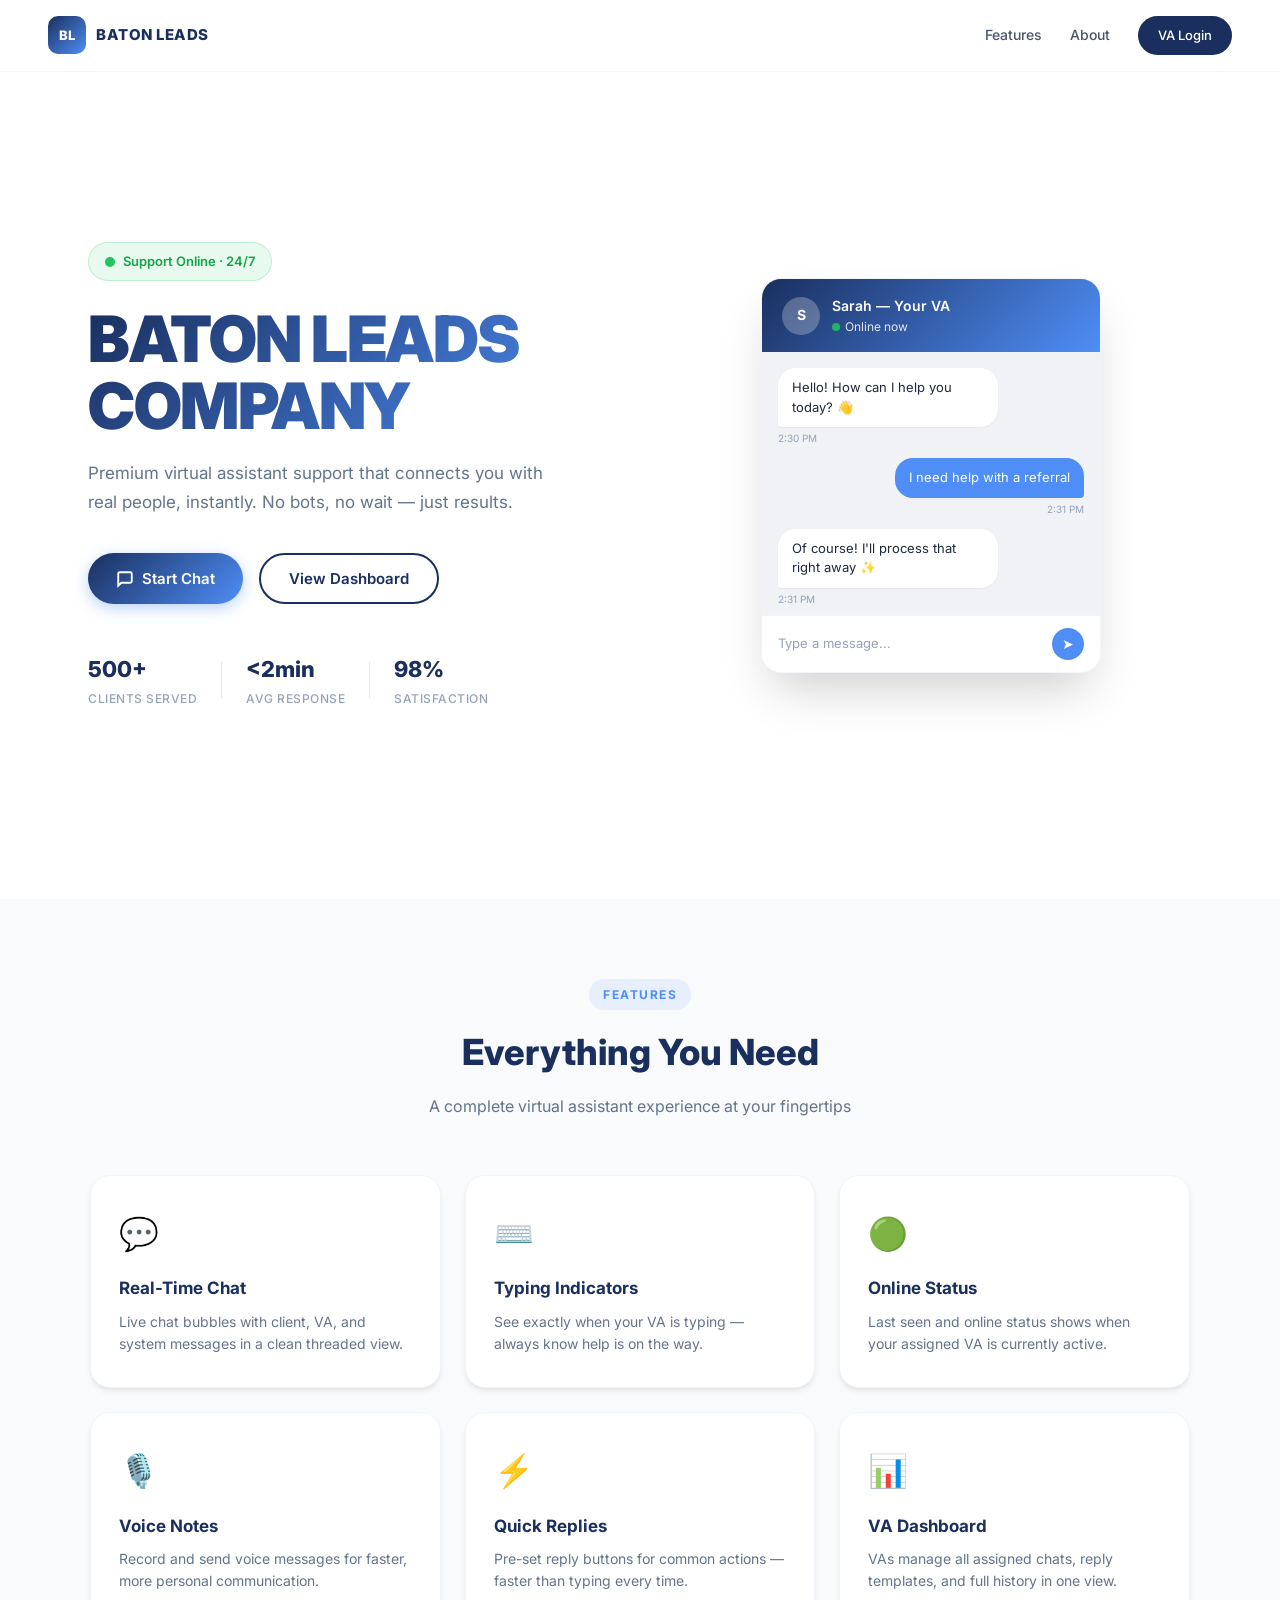
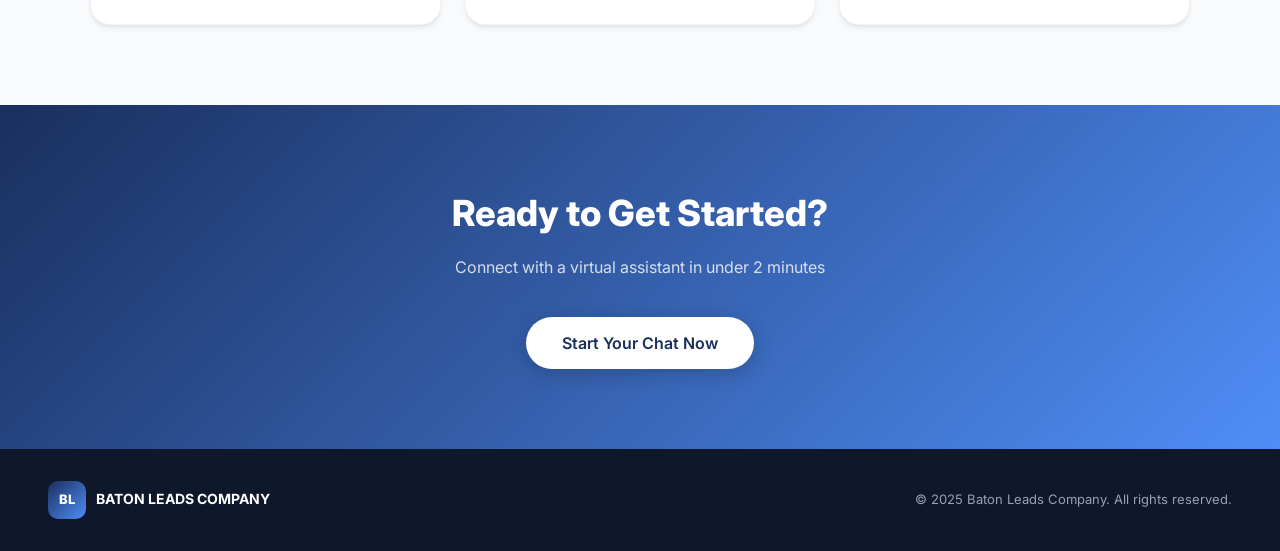
==== index.html @ cd6eea62 "Initial commit: Baton Leads Company MVP Full frontend website with home, queue, chat, and VA dashboa" ====
<!DOCTYPE html>
<html lang="en">
<head>
    <meta charset="UTF-8">
    <meta name="viewport" content="width=device-width, initial-scale=1.0">
    <title>Baton Leads Company</title>
    <link rel="stylesheet" href="style.css">
    <link href="https://fonts.googleapis.com/css2?family=Inter:wght@300;400;500;600;700;800;900&display=swap" rel="stylesheet">
</head>
<body class="home-body">
    <nav class="navbar">
        <div class="nav-brand">
            <div class="nav-logo">BL</div>
            <span>BATON LEADS</span>
        </div>
        <div class="nav-links">
            <a href="#features">Features</a>
            <a href="#about">About</a>
            <a href="dashboard.html" class="nav-btn">VA Login</a>
        </div>
    </nav>

    <section class="hero">
        <div class="hero-content">
            <div class="hero-badge">
                <span class="online-dot"></span>
                Support Online &middot; 24/7
            </div>
            <h1 class="hero-title">BATON LEADS<br>COMPANY</h1>
            <p class="hero-subtitle">Premium virtual assistant support that connects you with real people, instantly. No bots, no wait — just results.</p>
            <div class="hero-actions">
                <button class="btn-primary" onclick="location.href='queue.html'">
                    <svg width="18" height="18" viewBox="0 0 24 24" fill="none" stroke="currentColor" stroke-width="2.5"><path d="M21 15a2 2 0 0 1-2 2H7l-4 4V5a2 2 0 0 1 2-2h14a2 2 0 0 1 2 2z"/></svg>
                    Start Chat
                </button>
                <button class="btn-secondary" onclick="location.href='dashboard.html'">View Dashboard</button>
            </div>
            <div class="hero-stats">
                <div class="stat">
                    <span class="stat-number">500+</span>
                    <span class="stat-label">Clients Served</span>
                </div>
                <div class="stat-divider"></div>
                <div class="stat">
                    <span class="stat-number">&lt;2min</span>
                    <span class="stat-label">Avg Response</span>
                </div>
                <div class="stat-divider"></div>
                <div class="stat">
                    <span class="stat-number">98%</span>
                    <span class="stat-label">Satisfaction</span>
                </div>
            </div>
        </div>
        <div class="hero-visual">
            <div class="chat-preview">
                <div class="chat-preview-header">
                    <div class="preview-avatar">S</div>
                    <div class="preview-info">
                        <span class="preview-name">Sarah — Your VA</span>
                        <span class="preview-status"><span class="online-dot small"></span> Online now</span>
                    </div>
                </div>
                <div class="chat-preview-messages">
                    <div class="preview-msg va-msg">
                        <div class="preview-bubble">Hello! How can I help you today? 👋</div>
                        <span class="preview-time">2:30 PM</span>
                    </div>
                    <div class="preview-msg user-msg">
                        <div class="preview-bubble">I need help with a referral</div>
                        <span class="preview-time">2:31 PM</span>
                    </div>
                    <div class="preview-msg va-msg">
                        <div class="preview-bubble">Of course! I'll process that right away ✨</div>
                        <span class="preview-time">2:31 PM</span>
                    </div>
                </div>
                <div class="chat-preview-input">
                    <span>Type a message...</span>
                    <button>&#10148;</button>
                </div>
            </div>
        </div>
    </section>

    <section class="features" id="features">
        <div class="section-header">
            <span class="section-badge">FEATURES</span>
            <h2>Everything You Need</h2>
            <p>A complete virtual assistant experience at your fingertips</p>
        </div>
        <div class="features-grid">
            <div class="feature-card">
                <div class="feature-icon">💬</div>
                <h3>Real-Time Chat</h3>
                <p>Live chat bubbles with client, VA, and system messages in a clean threaded view.</p>
            </div>
            <div class="feature-card">
                <div class="feature-icon">⌨️</div>
                <h3>Typing Indicators</h3>
                <p>See exactly when your VA is typing — always know help is on the way.</p>
            </div>
            <div class="feature-card">
                <div class="feature-icon">🟢</div>
                <h3>Online Status</h3>
                <p>Last seen and online status shows when your assigned VA is currently active.</p>
            </div>
            <div class="feature-card">
                <div class="feature-icon">🎙️</div>
                <h3>Voice Notes</h3>
                <p>Record and send voice messages for faster, more personal communication.</p>
            </div>
            <div class="feature-card">
                <div class="feature-icon">⚡</div>
                <h3>Quick Replies</h3>
                <p>Pre-set reply buttons for common actions — faster than typing every time.</p>
            </div>
            <div class="feature-card">
                <div class="feature-icon">📊</div>
                <h3>VA Dashboard</h3>
                <p>VAs manage all assigned chats, reply templates, and full history in one view.</p>
            </div>
        </div>
    </section>

    <section class="cta-section" id="about">
        <div class="cta-content">
            <h2>Ready to Get Started?</h2>
            <p>Connect with a virtual assistant in under 2 minutes</p>
            <button class="btn-primary large" onclick="location.href='queue.html'">Start Your Chat Now</button>
        </div>
    </section>

    <footer class="footer">
        <div class="footer-content">
            <div class="footer-brand">
                <div class="nav-logo">BL</div>
                <span>BATON LEADS COMPANY</span>
            </div>
            <p>&copy; 2025 Baton Leads Company. All rights reserved.</p>
        </div>
    </footer>

    <script src="script.js"></script>
</body>
</html>
---- style.css ----
/* ========================================
   BATON LEADS COMPANY — Main Stylesheet
   ======================================== */

:root {
    --primary: #1a2f5e;
    --primary-light: #2a4a8a;
    --accent: #4f8ef7;
    --gold: #f5a623;
    --success: #22c55e;
    --danger: #ef4444;
    --bg: #f4f6fb;
    --white: #ffffff;
    --gray-50: #f8fafc;
    --gray-100: #f1f5f9;
    --gray-200: #e2e8f0;
    --gray-300: #cbd5e1;
    --gray-400: #94a3b8;
    --gray-500: #64748b;
    --gray-600: #475569;
    --gray-700: #334155;
    --gray-800: #1e293b;
    --gray-900: #0f172a;
    --shadow-sm: 0 1px 2px rgba(0,0,0,0.05);
    --shadow: 0 4px 6px -1px rgba(0,0,0,0.07), 0 2px 4px -2px rgba(0,0,0,0.07);
    --shadow-md: 0 10px 15px -3px rgba(0,0,0,0.08);
    --shadow-lg: 0 20px 25px -5px rgba(0,0,0,0.1), 0 8px 10px -6px rgba(0,0,0,0.1);
    --shadow-xl: 0 25px 50px -12px rgba(0,0,0,0.2);
    --radius: 12px;
    --radius-lg: 20px;
    --radius-full: 9999px;
    --transition: all 0.2s ease;
    --font: 'Inter', -apple-system, BlinkMacSystemFont, sans-serif;
}

*, *::before, *::after { box-sizing: border-box; margin: 0; padding: 0; }
html { scroll-behavior: smooth; }
body { font-family: var(--font); color: var(--gray-800); background: var(--bg); line-height: 1.6; -webkit-font-smoothing: antialiased; }

/* ========================================
   SHARED COMPONENTS
   ======================================== */

.nav-logo {
    width: 38px; height: 38px;
    background: linear-gradient(135deg, var(--primary) 0%, var(--accent) 100%);
    border-radius: 10px;
    display: flex; align-items: center; justify-content: center;
    color: white; font-weight: 800; font-size: 13px; letter-spacing: 0.5px;
    flex-shrink: 0;
}
.nav-logo.large { width: 52px; height: 52px; font-size: 16px; border-radius: 14px; }
.nav-logo.small { width: 30px; height: 30px; font-size: 11px; border-radius: 8px; }

.online-dot {
    width: 10px; height: 10px;
    background: var(--success); border-radius: 50%; display: inline-block;
    animation: pulse-green 2s infinite;
}
.online-dot.small { width: 8px; height: 8px; }
@keyframes pulse-green {
    0%, 100% { box-shadow: 0 0 0 0 rgba(34,197,94,0.4); }
    50% { box-shadow: 0 0 0 5px rgba(34,197,94,0); }
}

.btn-primary {
    display: inline-flex; align-items: center; gap: 8px;
    padding: 14px 28px;
    background: linear-gradient(135deg, var(--primary) 0%, var(--accent) 100%);
    color: white; border: none; border-radius: var(--radius-full);
    font-size: 15px; font-weight: 600; font-family: var(--font);
    cursor: pointer; transition: var(--transition);
    box-shadow: 0 4px 15px rgba(79,142,247,0.4);
    text-decoration: none;
}
.btn-primary:hover { transform: translateY(-2px); box-shadow: 0 8px 25px rgba(79,142,247,0.5); }
.btn-primary.large { padding: 16px 36px; font-size: 16px; }

.btn-secondary {
    display: inline-flex; align-items: center; gap: 8px;
    padding: 14px 28px;
    background: transparent; color: var(--primary);
    border: 2px solid var(--primary); border-radius: var(--radius-full);
    font-size: 15px; font-weight: 600; font-family: var(--font);
    cursor: pointer; transition: var(--transition); text-decoration: none;
}
.btn-secondary:hover { background: var(--primary); color: white; transform: translateY(-2px); }

.back-home-btn {
    display: block; text-align: center;
    padding: 10px 16px;
    background: var(--gray-100); color: var(--gray-600);
    border-radius: var(--radius);
    text-decoration: none; font-size: 13px; font-weight: 500;
    transition: var(--transition); margin-top: auto;
}
.back-home-btn:hover { background: var(--gray-200); color: var(--gray-800); }

/* ========================================
   HOME PAGE
   ======================================== */
.home-body { background: var(--white); }

.navbar {
    position: sticky; top: 0; z-index: 100;
    display: flex; align-items: center; justify-content: space-between;
    padding: 16px 48px;
    background: rgba(255,255,255,0.92); backdrop-filter: blur(12px);
    border-bottom: 1px solid var(--gray-100);
}
.nav-brand { display: flex; align-items: center; gap: 10px; font-weight: 800; font-size: 15px; color: var(--primary); letter-spacing: 0.5px; }
.nav-links { display: flex; align-items: center; gap: 28px; }
.nav-links a { color: var(--gray-600); text-decoration: none; font-weight: 500; font-size: 14px; transition: var(--transition); }
.nav-links a:hover { color: var(--primary); }
.nav-btn { padding: 9px 20px !important; background: var(--primary) !important; color: white !important; border-radius: var(--radius-full) !important; font-size: 13px !important; }

.hero {
    display: flex; align-items: center; justify-content: space-between;
    gap: 60px; padding: 80px 48px 100px;
    max-width: 1200px; margin: 0 auto;
    min-height: calc(100vh - 73px);
}
.hero-content { flex: 1; max-width: 560px; }

.hero-badge {
    display: inline-flex; align-items: center; gap: 8px;
    padding: 8px 16px;
    background: rgba(34,197,94,0.1); color: #16a34a;
    border-radius: var(--radius-full); font-size: 13px; font-weight: 600;
    margin-bottom: 24px; border: 1px solid rgba(34,197,94,0.2);
}

.hero-title {
    font-size: clamp(42px, 5vw, 64px); font-weight: 900;
    line-height: 1.05; letter-spacing: -1.5px; margin-bottom: 20px;
    background: linear-gradient(135deg, var(--primary) 0%, var(--accent) 100%);
    -webkit-background-clip: text; -webkit-text-fill-color: transparent; background-clip: text;
}
.hero-subtitle { font-size: 17px; color: var(--gray-500); line-height: 1.7; margin-bottom: 36px; max-width: 460px; }
.hero-actions { display: flex; gap: 16px; flex-wrap: wrap; margin-bottom: 48px; }
.hero-stats { display: flex; align-items: center; gap: 24px; }
.stat { display: flex; flex-direction: column; gap: 2px; }
.stat-number { font-size: 22px; font-weight: 800; color: var(--primary); }
.stat-label { font-size: 12px; color: var(--gray-400); font-weight: 500; text-transform: uppercase; letter-spacing: 0.5px; }
.stat-divider { width: 1px; height: 36px; background: var(--gray-200); }

.hero-visual { flex: 1; display: flex; justify-content: center; align-items: center; }

.chat-preview {
    width: 340px; background: white;
    border-radius: var(--radius-lg);
    box-shadow: var(--shadow-xl); overflow: hidden;
    border: 1px solid var(--gray-100);
    animation: float 3s ease-in-out infinite;
}
@keyframes float {
    0%, 100% { transform: translateY(0px); }
    50% { transform: translateY(-12px); }
}
.chat-preview-header {
    display: flex; align-items: center; gap: 12px; padding: 16px 20px;
    background: linear-gradient(135deg, var(--primary) 0%, var(--accent) 100%); color: white;
}
.preview-avatar {
    width: 38px; height: 38px;
    background: rgba(255,255,255,0.25); border-radius: 50%;
    display: flex; align-items: center; justify-content: center;
    font-weight: 700; font-size: 14px; flex-shrink: 0;
}
.preview-info { display: flex; flex-direction: column; }
.preview-name { font-weight: 600; font-size: 14px; }
.preview-status { font-size: 12px; opacity: 0.85; display: flex; align-items: center; gap: 5px; }
.chat-preview-messages {
    padding: 16px 16px 8px; background: #f0f2f5;
    display: flex; flex-direction: column; gap: 12px; min-height: 180px;
}
.preview-msg { display: flex; flex-direction: column; gap: 3px; }
.preview-msg.va-msg { align-items: flex-start; }
.preview-msg.user-msg { align-items: flex-end; }
.preview-bubble {
    padding: 10px 14px; border-radius: 18px;
    font-size: 13px; line-height: 1.5; max-width: 220px;
}
.va-msg .preview-bubble { background: white; color: var(--gray-800); border-bottom-left-radius: 4px; box-shadow: var(--shadow-sm); }
.user-msg .preview-bubble { background: var(--accent); color: white; border-bottom-right-radius: 4px; }
.preview-time { font-size: 10px; color: var(--gray-400); }
.chat-preview-input {
    display: flex; align-items: center; justify-content: space-between;
    padding: 12px 16px; border-top: 1px solid var(--gray-100);
    background: white; color: var(--gray-400); font-size: 13px;
}
.chat-preview-input button { background: var(--accent); color: white; border: none; border-radius: 50%; width: 32px; height: 32px; cursor: pointer; font-size: 14px; }

.features { background: var(--gray-50); padding: 80px 48px; }
.section-header { text-align: center; margin-bottom: 56px; }
.section-badge {
    display: inline-block; padding: 6px 14px;
    background: rgba(79,142,247,0.1); color: var(--accent);
    border-radius: var(--radius-full); font-size: 12px; font-weight: 700;
    letter-spacing: 1.5px; margin-bottom: 14px;
}
.section-header h2 { font-size: 36px; font-weight: 800; color: var(--primary); margin-bottom: 12px; }
.section-header p { font-size: 16px; color: var(--gray-500); }
.features-grid {
    display: grid; grid-template-columns: repeat(auto-fit, minmax(280px, 1fr));
    gap: 24px; max-width: 1100px; margin: 0 auto;
}
.feature-card {
    background: white; border-radius: var(--radius-lg); padding: 32px 28px;
    box-shadow: var(--shadow); border: 1px solid var(--gray-100); transition: var(--transition);
}
.feature-card:hover { transform: translateY(-4px); box-shadow: var(--shadow-lg); border-color: var(--accent); }
.feature-icon { font-size: 32px; margin-bottom: 16px; }
.feature-card h3 { font-size: 17px; font-weight: 700; color: var(--primary); margin-bottom: 8px; }
.feature-card p { font-size: 14px; color: var(--gray-500); line-height: 1.6; }

.cta-section { background: linear-gradient(135deg, var(--primary) 0%, var(--accent) 100%); padding: 80px 48px; text-align: center; }
.cta-content h2 { font-size: 36px; font-weight: 800; color: white; margin-bottom: 12px; }
.cta-content p { font-size: 16px; color: rgba(255,255,255,0.8); margin-bottom: 36px; }
.cta-content .btn-primary { background: white; color: var(--primary); box-shadow: 0 4px 20px rgba(0,0,0,0.2); }
.cta-content .btn-primary:hover { box-shadow: 0 8px 30px rgba(0,0,0,0.3); }

.footer { background: var(--gray-900); padding: 32px 48px; color: var(--gray-400); }
.footer-content { display: flex; align-items: center; justify-content: space-between; max-width: 1200px; margin: 0 auto; flex-wrap: wrap; gap: 16px; }
.footer-brand { display: flex; align-items: center; gap: 10px; font-weight: 700; color: white; font-size: 14px; }
.footer p { font-size: 13px; }

/* ========================================
   QUEUE PAGE
   ======================================== */
.queue-body {
    background: linear-gradient(135deg, #0f1f3d 0%, #1a3a70 50%, #0d4a8b 100%);
    min-height: 100vh; display: flex; align-items: center; justify-content: center; padding: 20px;
}
.queue-container { width: 100%; max-width: 480px; }
.queue-card { background: white; border-radius: 24px; padding: 48px 40px; box-shadow: var(--shadow-xl); text-align: center; }
.queue-logo { display: flex; flex-direction: column; align-items: center; gap: 10px; margin-bottom: 40px; }
.queue-logo span { font-size: 12px; font-weight: 700; color: var(--gray-500); letter-spacing: 2px; text-transform: uppercase; }

.queue-animation {
    position: relative; width: 80px; height: 80px;
    margin: 0 auto 32px; display: flex; align-items: center; justify-content: center;
}
.pulse-ring {
    position: absolute; width: 80px; height: 80px;
    border-radius: 50%; border: 3px solid var(--accent);
    animation: pulse-ring 2s ease-out infinite; opacity: 0;
}
.pulse-ring.delay-1 { animation-delay: 0.65s; }
.pulse-ring.delay-2 { animation-delay: 1.3s; }
.queue-icon { font-size: 28px; z-index: 1; }
@keyframes pulse-ring {
    0% { transform: scale(0.5); opacity: 0.8; }
    100% { transform: scale(1.9); opacity: 0; }
}

.queue-title { font-size: 24px; font-weight: 800; color: var(--primary); margin-bottom: 28px; }
.queue-info {
    display: flex; align-items: center; justify-content: center; gap: 28px;
    margin-bottom: 36px; padding: 24px 28px;
    background: var(--gray-50); border-radius: 16px; border: 1px solid var(--gray-200);
}
.queue-stat { display: flex; flex-direction: column; align-items: center; gap: 4px; }
.queue-number { font-size: 28px; font-weight: 900; color: var(--primary); transition: var(--transition); }
.queue-label { font-size: 12px; color: var(--gray-500); font-weight: 500; }
.queue-divider { width: 1px; height: 48px; background: var(--gray-200); }

.progress-section { margin-bottom: 28px; }
.progress-label { display: flex; justify-content: space-between; align-items: center; margin-bottom: 10px; font-size: 13px; color: var(--gray-500); font-weight: 500; }
.progress-bar-container { height: 8px; background: var(--gray-100); border-radius: var(--radius-full); overflow: hidden; }
.progress-bar { height: 100%; width: 0%; background: linear-gradient(90deg, var(--primary) 0%, var(--accent) 100%); border-radius: var(--radius-full); transition: width 0.3s ease; }

.queue-steps { display: flex; flex-direction: column; gap: 14px; margin-bottom: 28px; text-align: left; }
.queue-step { display: flex; align-items: center; gap: 12px; font-size: 14px; color: var(--gray-400); font-weight: 500; transition: var(--transition); }
.queue-step.active { color: var(--primary); }
.queue-step.completed { color: var(--success); }
.step-dot { width: 10px; height: 10px; border-radius: 50%; background: var(--gray-300); flex-shrink: 0; transition: var(--transition); }
.queue-step.active .step-dot { background: var(--accent); box-shadow: 0 0 0 3px rgba(79,142,247,0.2); }
.queue-step.completed .step-dot { background: var(--success); }
.queue-note { font-size: 12px; color: var(--gray-400); }

/* ========================================
   CHAT PAGE
   ======================================== */
.chat-body {
    background: #0f1f3d; min-height: 100vh;
    display: flex; align-items: center; justify-content: center; padding: 16px;
}
.chat-container {
    display: flex; width: 100%; max-width: 960px;
    height: calc(100vh - 32px); max-height: 700px;
    background: white; border-radius: 20px; overflow: hidden; box-shadow: var(--shadow-xl);
}

.chat-sidebar {
    width: 220px; background: var(--gray-50);
    border-right: 1px solid var(--gray-200);
    display: flex; flex-direction: column; padding: 20px; gap: 24px; flex-shrink: 0;
}
.sidebar-header { display: flex; align-items: center; gap: 8px; font-weight: 700; font-size: 13px; color: var(--primary); }
.sidebar-info { display: flex; flex-direction: column; gap: 14px; }
.info-item { display: flex; align-items: center; gap: 10px; }
.info-icon { font-size: 16px; }
.info-label { display: block; font-size: 10px; color: var(--gray-400); text-transform: uppercase; letter-spacing: 0.5px; font-weight: 600; }
.info-value { display: block; font-size: 13px; color: var(--gray-700); font-weight: 600; }
.sidebar-tips h4 { font-size: 11px; text-transform: uppercase; letter-spacing: 1px; color: var(--gray-400); font-weight: 600; margin-bottom: 10px; }
.sidebar-tips ul { list-style: none; display: flex; flex-direction: column; gap: 8px; }
.sidebar-tips li { font-size: 12px; color: var(--gray-500); padding-left: 12px; position: relative; line-height: 1.4; }
.sidebar-tips li::before { content: '•'; position: absolute; left: 0; color: var(--accent); }

.chat-main { flex: 1; display: flex; flex-direction: column; min-width: 0; }

.chat-header {
    display: flex; align-items: center; justify-content: space-between;
    padding: 16px 20px; background: white;
    border-bottom: 1px solid var(--gray-100); box-shadow: var(--shadow-sm); flex-shrink: 0;
}
.chat-header-info { display: flex; align-items: center; gap: 12px; }
.va-avatar { position: relative; }
.avatar-img {
    width: 42px; height: 42px;
    background: linear-gradient(135deg, var(--primary) 0%, var(--accent) 100%);
    border-radius: 50%; display: flex; align-items: center; justify-content: center;
    color: white; font-weight: 700; font-size: 16px;
}
.avatar-online-dot {
    position: absolute; bottom: 1px; right: 1px;
    width: 11px; height: 11px; background: var(--success);
    border-radius: 50%; border: 2px solid white;
}
.va-details { display: flex; flex-direction: column; gap: 2px; }
.va-name { font-size: 15px; font-weight: 700; color: var(--gray-800); }
.va-status { font-size: 12px; color: var(--gray-500); display: flex; align-items: center; gap: 5px; }
.chat-header-actions { display: flex; gap: 8px; }
.header-btn {
    padding: 8px 12px; background: var(--gray-100); border: none;
    border-radius: 10px; cursor: pointer; font-size: 14px;
    transition: var(--transition); color: var(--gray-600); font-weight: 500; font-family: var(--font);
}
.header-btn:hover { background: var(--gray-200); }
.header-btn.danger { background: rgba(239,68,68,0.1); color: var(--danger); }
.header-btn.danger:hover { background: var(--danger); color: white; }

.messages-area {
    flex: 1; overflow-y: auto; padding: 20px 20px 12px;
    background: #f0f2f5; display: flex; flex-direction: column; gap: 12px;
}
.messages-area::-webkit-scrollbar { width: 4px; }
.messages-area::-webkit-scrollbar-track { background: transparent; }
.messages-area::-webkit-scrollbar-thumb { background: var(--gray-300); border-radius: 2px; }

.system-msg { display: flex; justify-content: center; margin: 4px 0; }
.system-msg span {
    background: rgba(0,0,0,0.08); color: var(--gray-600);
    font-size: 11px; padding: 5px 14px; border-radius: var(--radius-full); font-weight: 500;
}

.message { display: flex; align-items: flex-end; gap: 10px; animation: slide-in 0.3s ease; }
@keyframes slide-in {
    from { opacity: 0; transform: translateY(10px); }
    to { opacity: 1; transform: translateY(0); }
}
.va-message { justify-content: flex-start; }
.user-message { justify-content: flex-end; }

.msg-avatar {
    width: 32px; height: 32px;
    background: linear-gradient(135deg, var(--primary), var(--accent));
    border-radius: 50%; display: flex; align-items: center; justify-content: center;
    color: white; font-weight: 700; font-size: 13px; flex-shrink: 0;
}
.msg-content { display: flex; flex-direction: column; gap: 4px; max-width: 65%; }
.user-message .msg-content { align-items: flex-end; }

.bubble { padding: 12px 16px; border-radius: 18px; font-size: 14px; line-height: 1.5; word-break: break-word; }
.va-bubble { background: white; color: var(--gray-800); border-bottom-left-radius: 4px; box-shadow: var(--shadow-sm); }
.user-bubble { background: linear-gradient(135deg, var(--primary) 0%, var(--accent) 100%); color: white; border-bottom-right-radius: 4px; }
.msg-time { font-size: 11px; color: var(--gray-400); padding: 0 4px; }

.typing-indicator { display: flex; align-items: center; gap: 10px; padding: 0 20px 8px; background: #f0f2f5; }
.typing-bubble {
    display: flex; align-items: center; gap: 8px;
    background: white; padding: 10px 16px;
    border-radius: 18px; border-bottom-left-radius: 4px; box-shadow: var(--shadow-sm);
}
.typing-dots { display: flex; align-items: center; gap: 4px; }
.typing-dots span { width: 7px; height: 7px; border-radius: 50%; background: var(--gray-400); animation: typing-bounce 1.2s ease infinite; }
.typing-dots span:nth-child(2) { animation-delay: 0.2s; }
.typing-dots span:nth-child(3) { animation-delay: 0.4s; }
@keyframes typing-bounce {
    0%, 60%, 100% { transform: translateY(0); }
    30% { transform: translateY(-6px); }
}
.typing-text { font-size: 12px; color: var(--gray-400); font-style: italic; }
.typing-text-status { font-style: italic; }

.quick-replies {
    display: flex; gap: 8px; padding: 12px 20px 8px;
    overflow-x: auto; flex-shrink: 0; background: white; border-top: 1px solid var(--gray-100);
}
.quick-replies::-webkit-scrollbar { height: 0; }
.quick-btn {
    padding: 8px 16px; background: var(--gray-50);
    border: 1.5px solid var(--gray-200); border-radius: var(--radius-full);
    font-size: 13px; font-weight: 500; color: var(--primary);
    cursor: pointer; transition: var(--transition); white-space: nowrap; font-family: var(--font);
}
.quick-btn:hover { background: var(--primary); color: white; border-color: var(--primary); }

.input-area {
    display: flex; align-items: center; gap: 10px;
    padding: 12px 16px; background: white;
    border-top: 1px solid var(--gray-100); flex-shrink: 0;
}
.input-wrapper { flex: 1; position: relative; display: flex; align-items: center; }
.input-wrapper input {
    width: 100%; padding: 12px 16px;
    background: var(--gray-50); border: 1.5px solid var(--gray-200);
    border-radius: var(--radius-full); font-size: 14px; font-family: var(--font);
    color: var(--gray-800); outline: none; transition: var(--transition);
}
.input-wrapper input:focus { border-color: var(--accent); background: white; }
.input-wrapper input::placeholder { color: var(--gray-400); }

.recording-indicator {
    position: absolute; left: 16px;
    font-size: 13px; color: var(--danger); font-weight: 500;
    animation: blink 1s ease infinite;
}
@keyframes blink { 0%, 100% { opacity: 1; } 50% { opacity: 0.3; } }

.mic-btn {
    width: 44px; height: 44px;
    background: var(--gray-100); border: none; border-radius: 50%;
    display: flex; align-items: center; justify-content: center;
    cursor: pointer; transition: var(--transition); color: var(--gray-500); flex-shrink: 0;
}
.mic-btn:hover { background: var(--gray-200); color: var(--primary); }
.mic-btn.recording { background: var(--danger); color: white; animation: recording-pulse 1.5s ease infinite; }
@keyframes recording-pulse {
    0%, 100% { box-shadow: 0 0 0 0 rgba(239,68,68,0.4); }
    50% { box-shadow: 0 0 0 10px rgba(239,68,68,0); }
}

.send-btn {
    width: 44px; height: 44px;
    background: linear-gradient(135deg, var(--primary) 0%, var(--accent) 100%);
    border: none; border-radius: 50%;
    display: flex; align-items: center; justify-content: center;
    cursor: pointer; transition: var(--transition); color: white; flex-shrink: 0;
    box-shadow: 0 2px 8px rgba(79,142,247,0.4);
}
.send-btn:hover { transform: scale(1.08); box-shadow: 0 4px 14px rgba(79,142,247,0.5); }

/* ========================================
   DASHBOARD PAGE
   ======================================== */
.dashboard-body { background: var(--gray-100); min-height: 100vh; display: flex; flex-direction: column; }

.dashboard-topbar {
    display: flex; align-items: center; justify-content: space-between;
    padding: 14px 24px; background: white;
    border-bottom: 1px solid var(--gray-200); box-shadow: var(--shadow-sm); flex-shrink: 0;
}
.topbar-left { display: flex; align-items: center; gap: 12px; }
.topbar-title { font-weight: 800; font-size: 14px; color: var(--primary); letter-spacing: 0.5px; }
.topbar-right { display: flex; align-items: center; gap: 20px; }
.topbar-stat { display: flex; align-items: center; gap: 8px; font-size: 13px; color: var(--gray-600); font-weight: 500; }
.stat-badge { padding: 3px 9px; background: var(--accent); color: white; border-radius: var(--radius-full); font-size: 12px; font-weight: 700; }
.stat-badge.queue { background: var(--gold); }
.va-profile { display: flex; align-items: center; gap: 8px; font-weight: 600; font-size: 14px; color: var(--gray-700); }
.va-avatar-small {
    width: 32px; height: 32px;
    background: linear-gradient(135deg, var(--primary), var(--accent));
    border-radius: 50%; display: flex; align-items: center; justify-content: center;
    color: white; font-weight: 700; font-size: 13px;
}

.dashboard-layout { display: flex; flex: 1; height: calc(100vh - 61px); overflow: hidden; }

.dashboard-sidebar {
    width: 280px; background: white;
    border-right: 1px solid var(--gray-200);
    display: flex; flex-direction: column; flex-shrink: 0;
}
.sidebar-search { padding: 12px 16px; border-bottom: 1px solid var(--gray-100); }
.sidebar-search input {
    width: 100%; padding: 10px 14px;
    background: var(--gray-50); border: 1px solid var(--gray-200);
    border-radius: var(--radius); font-size: 13px; font-family: var(--font);
    color: var(--gray-800); outline: none;
}
.sidebar-tabs { display: flex; gap: 4px; padding: 10px 16px; border-bottom: 1px solid var(--gray-100); }
.tab-btn { flex: 1; padding: 7px 4px; background: transparent; border: none; border-radius: 8px; font-size: 12px; font-weight: 500; color: var(--gray-500); cursor: pointer; font-family: var(--font); transition: var(--transition); }
.tab-btn.active { background: var(--accent); color: white; }
.chat-list { flex: 1; overflow-y: auto; }
.chat-list::-webkit-scrollbar { width: 4px; }
.chat-list::-webkit-scrollbar-thumb { background: var(--gray-200); border-radius: 2px; }

.chat-list-item { display: flex; align-items: center; gap: 12px; padding: 14px 16px; cursor: pointer; transition: var(--transition); border-bottom: 1px solid var(--gray-50); }
.chat-list-item:hover { background: var(--gray-50); }
.chat-list-item.selected { background: rgba(79,142,247,0.08); border-left: 3px solid var(--accent); }
.chat-list-item.queued-chat { opacity: 0.72; }

.chat-item-avatar { width: 40px; height: 40px; border-radius: 50%; display: flex; align-items: center; justify-content: center; color: white; font-weight: 700; font-size: 15px; flex-shrink: 0; }
.chat-item-avatar.green { background: linear-gradient(135deg, #16a34a, #22c55e); }
.chat-item-avatar.blue { background: linear-gradient(135deg, #1d4ed8, #3b82f6); }
.chat-item-avatar.purple { background: linear-gradient(135deg, #7c3aed, #a855f7); }
.chat-item-avatar.orange { background: linear-gradient(135deg, #ea580c, #f97316); }
.chat-item-avatar.gray { background: linear-gradient(135deg, #64748b, #94a3b8); }
.chat-item-avatar.large { width: 44px; height: 44px; font-size: 17px; }

.chat-item-info { flex: 1; min-width: 0; }
.chat-item-top { display: flex; justify-content: space-between; align-items: center; margin-bottom: 3px; }
.chat-item-name { font-size: 14px; font-weight: 600; color: var(--gray-800); }
.chat-item-time { font-size: 11px; color: var(--gray-400); }
.chat-item-badge { padding: 2px 8px; background: rgba(245,166,35,0.15); color: var(--gold); border-radius: var(--radius-full); font-size: 10px; font-weight: 700; }
.chat-item-bottom { display: flex; justify-content: space-between; align-items: center; }
.chat-item-preview { font-size: 12px; color: var(--gray-400); white-space: nowrap; overflow: hidden; text-overflow: ellipsis; flex: 1; }
.unread-badge { min-width: 18px; height: 18px; background: var(--accent); color: white; border-radius: var(--radius-full); font-size: 10px; font-weight: 700; display: flex; align-items: center; justify-content: center; padding: 0 5px; margin-left: 8px; flex-shrink: 0; }
.chat-list-divider { padding: 8px 16px; font-size: 10px; font-weight: 700; color: var(--gray-400); letter-spacing: 1.5px; background: var(--gray-50); border-top: 1px solid var(--gray-100); border-bottom: 1px solid var(--gray-100); }

.dashboard-chat { flex: 1; display: flex; flex-direction: column; min-width: 0; background: white; }
.dashboard-chat-header { display: flex; align-items: center; justify-content: space-between; padding: 14px 20px; border-bottom: 1px solid var(--gray-100); flex-shrink: 0; }
.dashboard-messages { flex: 1; overflow-y: auto; padding: 16px 20px; background: #f0f2f5; display: flex; flex-direction: column; gap: 12px; }
.dashboard-messages::-webkit-scrollbar { width: 4px; }
.dashboard-messages::-webkit-scrollbar-thumb { background: var(--gray-300); border-radius: 2px; }

.reply-templates { display: flex; align-items: center; gap: 8px; padding: 10px 16px; background: var(--gray-50); border-top: 1px solid var(--gray-100); overflow-x: auto; flex-shrink: 0; }
.reply-templates::-webkit-scrollbar { height: 0; }
.templates-label { font-size: 11px; font-weight: 700; color: var(--gray-400); text-transform: uppercase; letter-spacing: 0.5px; white-space: nowrap; }
.template-btn { padding: 6px 14px; background: white; border: 1px solid var(--gray-200); border-radius: var(--radius-full); font-size: 12px; font-weight: 500; color: var(--primary); cursor: pointer; transition: var(--transition); white-space: nowrap; font-family: var(--font); }
.template-btn:hover { background: var(--primary); color: white; border-color: var(--primary); }

.dashboard-input input { flex: 1; padding: 12px 16px; background: var(--gray-50); border: 1.5px solid var(--gray-200); border-radius: var(--radius-full); font-size: 14px; font-family: var(--font); color: var(--gray-800); outline: none; transition: var(--transition); }
.dashboard-input input:focus { border-color: var(--accent); background: white; }

.dashboard-info-panel { width: 240px; background: white; border-left: 1px solid var(--gray-200); display: flex; flex-direction: column; flex-shrink: 0; overflow-y: auto; padding: 20px 16px; gap: 0; }
.dashboard-info-panel::-webkit-scrollbar { width: 4px; }
.dashboard-info-panel::-webkit-scrollbar-thumb { background: var(--gray-200); border-radius: 2px; }
.info-panel-section { margin-bottom: 24px; padding-bottom: 20px; border-bottom: 1px solid var(--gray-100); }
.info-panel-section:last-of-type { border-bottom: none; margin-bottom: 16px; }
.info-panel-section h4 { font-size: 11px; font-weight: 700; color: var(--gray-400); text-transform: uppercase; letter-spacing: 1px; margin-bottom: 12px; }
.info-row { display: flex; justify-content: space-between; align-items: baseline; margin-bottom: 8px; }
.info-label { font-size: 12px; color: var(--gray-400); }
.info-val { font-size: 12px; font-weight: 600; color: var(--gray-700); }
.green-text { color: var(--success) !important; }
.dash-stat-card { display: flex; align-items: center; justify-content: space-between; padding: 10px 14px; background: var(--gray-50); border-radius: 10px; margin-bottom: 8px; border: 1px solid var(--gray-100); }
.dash-stat-num { font-size: 20px; font-weight: 800; color: var(--primary); }
.dash-stat-label { font-size: 12px; color: var(--gray-400); font-weight: 500; }
.history-item { display: flex; align-items: center; gap: 8px; padding: 8px 0; border-bottom: 1px solid var(--gray-100); }
.history-item:last-child { border-bottom: none; }
.history-date { font-size: 11px; color: var(--gray-400); font-weight: 500; white-space: nowrap; }
.history-topic { font-size: 12px; color: var(--gray-600); flex: 1; }
.history-badge.resolved { font-size: 12px; font-weight: 700; color: var(--success); }

/* ========================================
   RESPONSIVE
   ======================================== */
@media (max-width: 900px) {
    .hero { flex-direction: column; padding: 60px 24px 80px; text-align: center; min-height: auto; gap: 40px; }
    .hero-content { max-width: 100%; }
    .hero-actions { justify-content: center; }
    .hero-stats { justify-content: center; }
    .hero-subtitle { margin: 0 auto 36px; }
    .features { padding: 60px 24px; }
    .navbar { padding: 14px 24px; }
    .chat-sidebar { display: none; }
    .dashboard-info-panel { display: none; }
    .dashboard-sidebar { width: 240px; }
}
@media (max-width: 640px) {
    .hero { padding: 40px 20px 60px; }
    .hero-title { font-size: 36px; }
    .features { padding: 40px 20px; }
    .features-grid { grid-template-columns: 1fr; }
    .cta-section { padding: 60px 20px; }
    .footer { padding: 24px 20px; }
    .footer-content { flex-direction: column; text-align: center; }
    .chat-preview { width: 100%; max-width: 320px; }
    .chat-body { padding: 0; }
    .chat-container { border-radius: 0; height: 100vh; max-height: 100vh; }
    .dashboard-sidebar { display: none; }
    .dashboard-topbar { flex-wrap: wrap; gap: 8px; }
    .topbar-right { gap: 10px; flex-wrap: wrap; }
    .msg-content { max-width: 80%; }
    .nav-links { display: none; }
    .queue-card { padding: 36px 24px; }
}
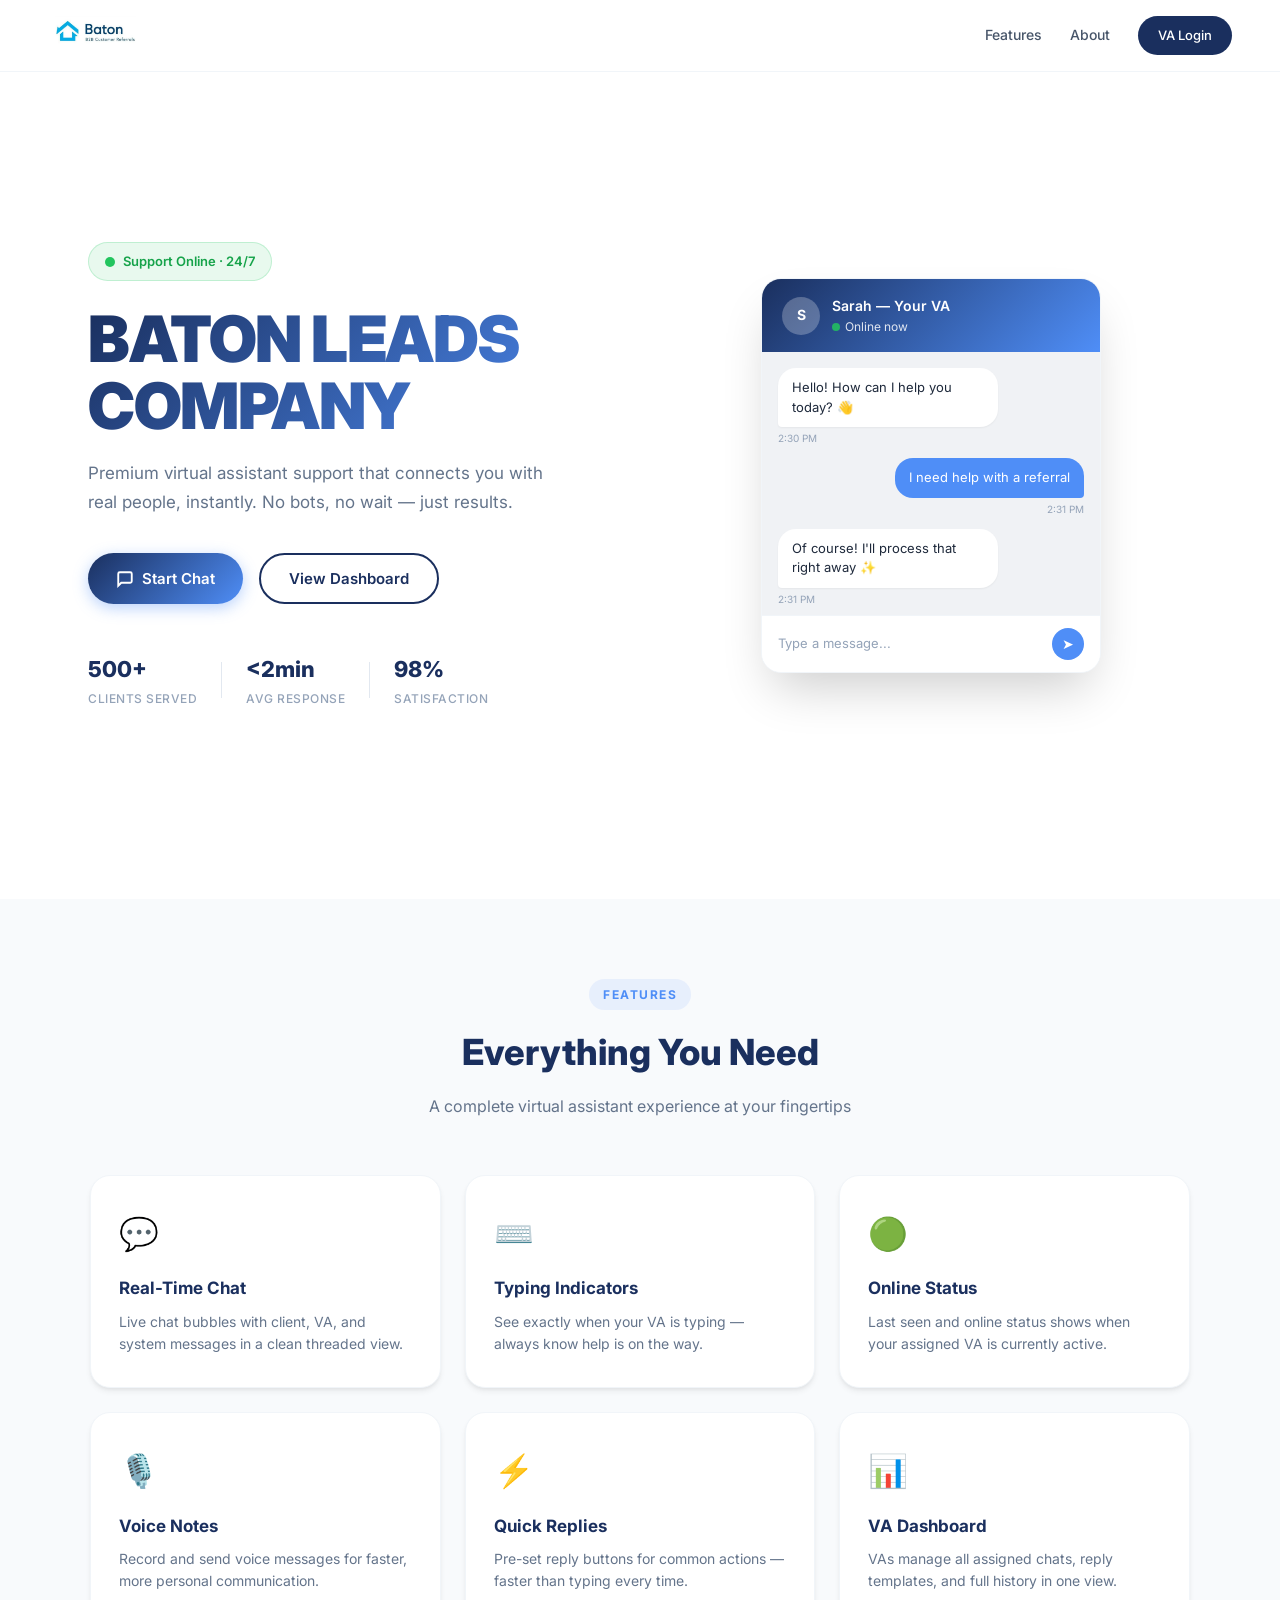
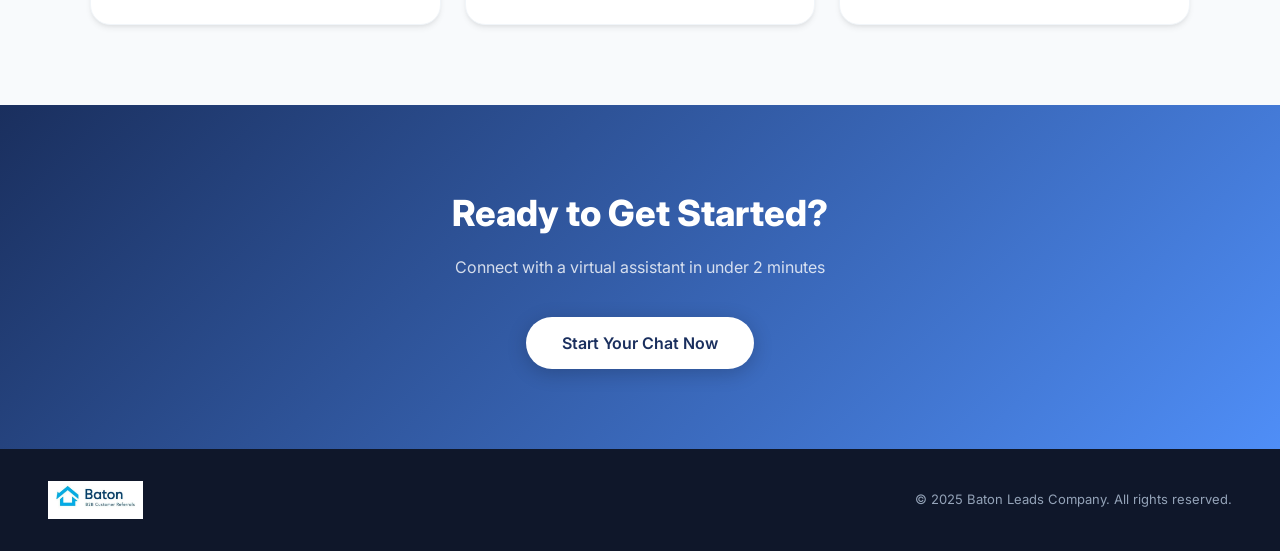
==== commit db5e5280: "Replace placeholder BL logo with actual Baton Leads brand image Adds baton-logo.jpeg and updates all" ====
--- a/index.html
+++ b/index.html
@@ -10,8 +10,7 @@
 <body class="home-body">
     <nav class="navbar">
         <div class="nav-brand">
-            <div class="nav-logo">BL</div>
-            <span>BATON LEADS</span>
+            <img src="baton-logo.jpeg" class="nav-logo-img" alt="Baton Leads">
         </div>
         <div class="nav-links">
             <a href="#features">Features</a>
@@ -134,8 +133,7 @@
     <footer class="footer">
         <div class="footer-content">
             <div class="footer-brand">
-                <div class="nav-logo">BL</div>
-                <span>BATON LEADS COMPANY</span>
+                <img src="baton-logo.jpeg" class="nav-logo-img" alt="Baton Leads Company">
             </div>
             <p>&copy; 2025 Baton Leads Company. All rights reserved.</p>
         </div>
--- a/style.css
+++ b/style.css
@@ -52,6 +52,10 @@
 .nav-logo.large { width: 52px; height: 52px; font-size: 16px; border-radius: 14px; }
 .nav-logo.small { width: 30px; height: 30px; font-size: 11px; border-radius: 8px; }
 
+.nav-logo-img { height: 38px; width: auto; object-fit: contain; flex-shrink: 0; }
+.nav-logo-img.large { height: 64px; }
+.nav-logo-img.small { height: 30px; }
+
 .online-dot {
     width: 10px; height: 10px;
     background: var(--success); border-radius: 50%; display: inline-block;
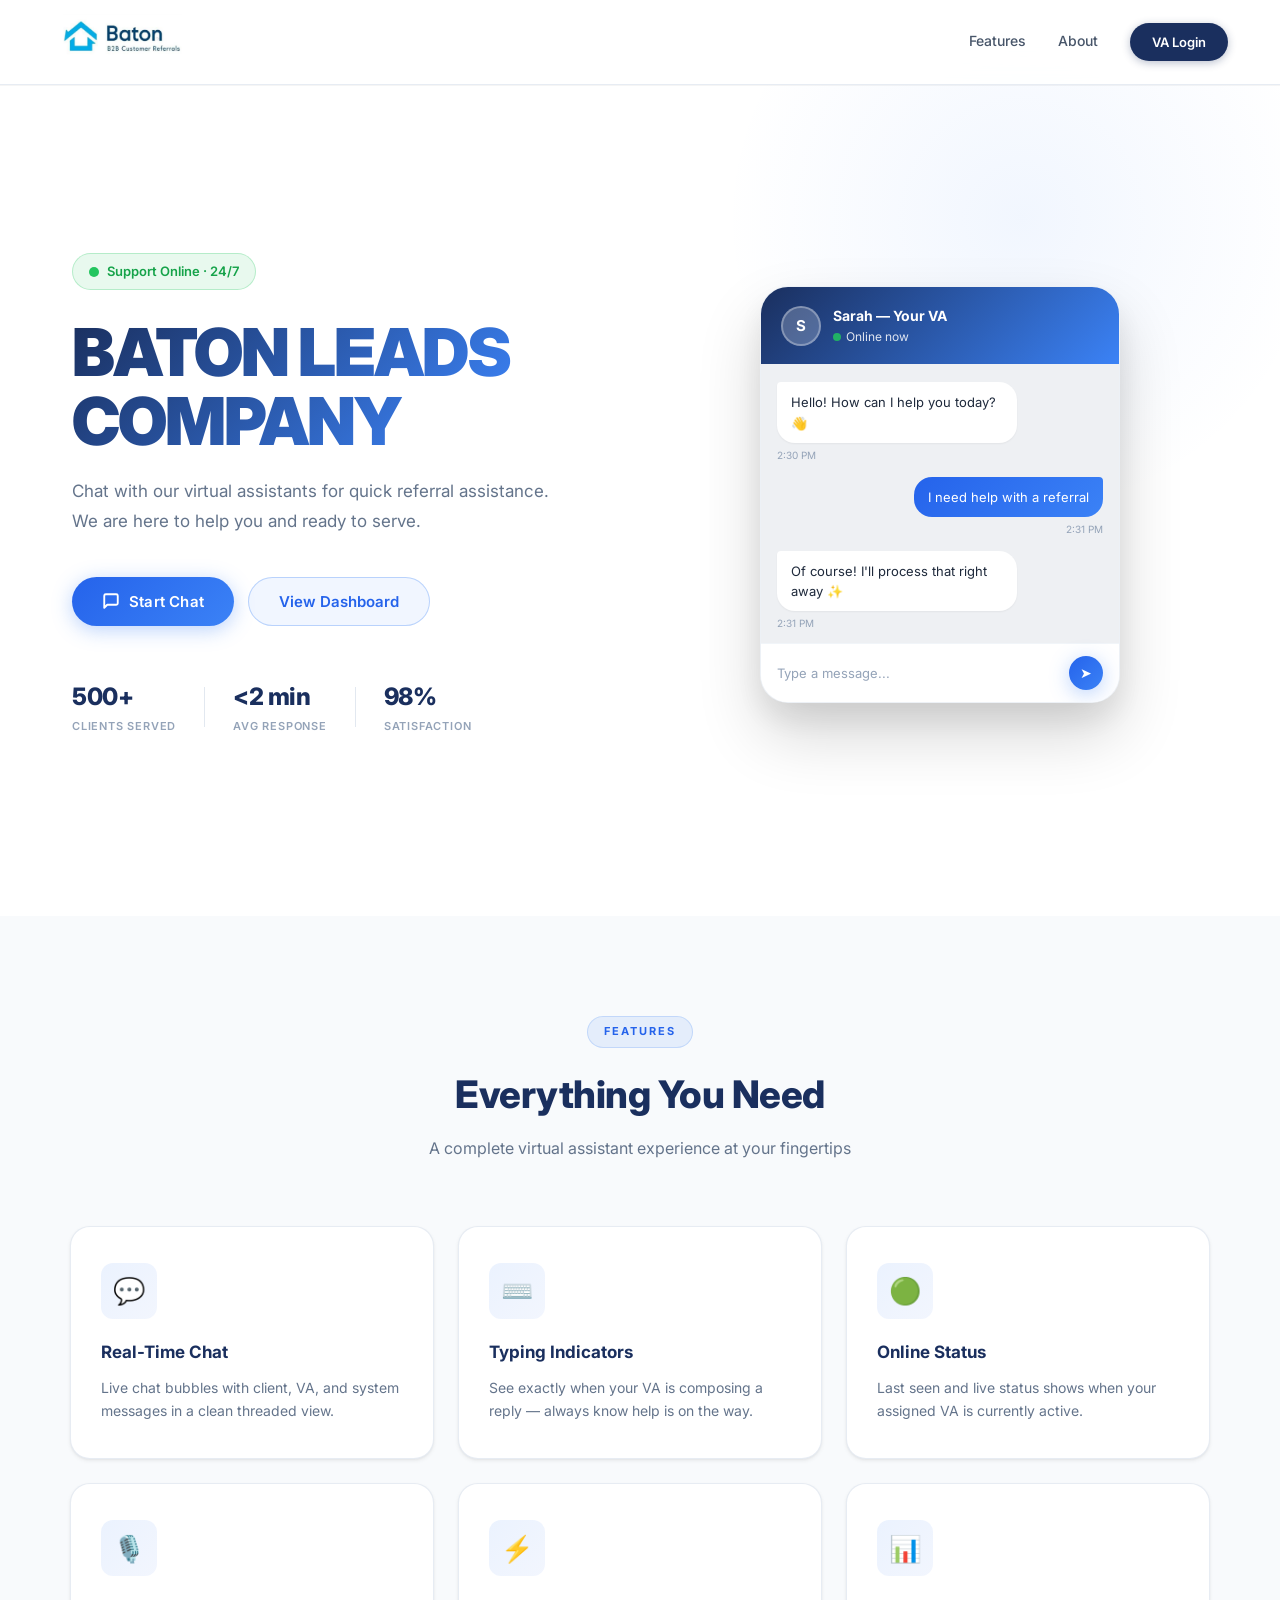
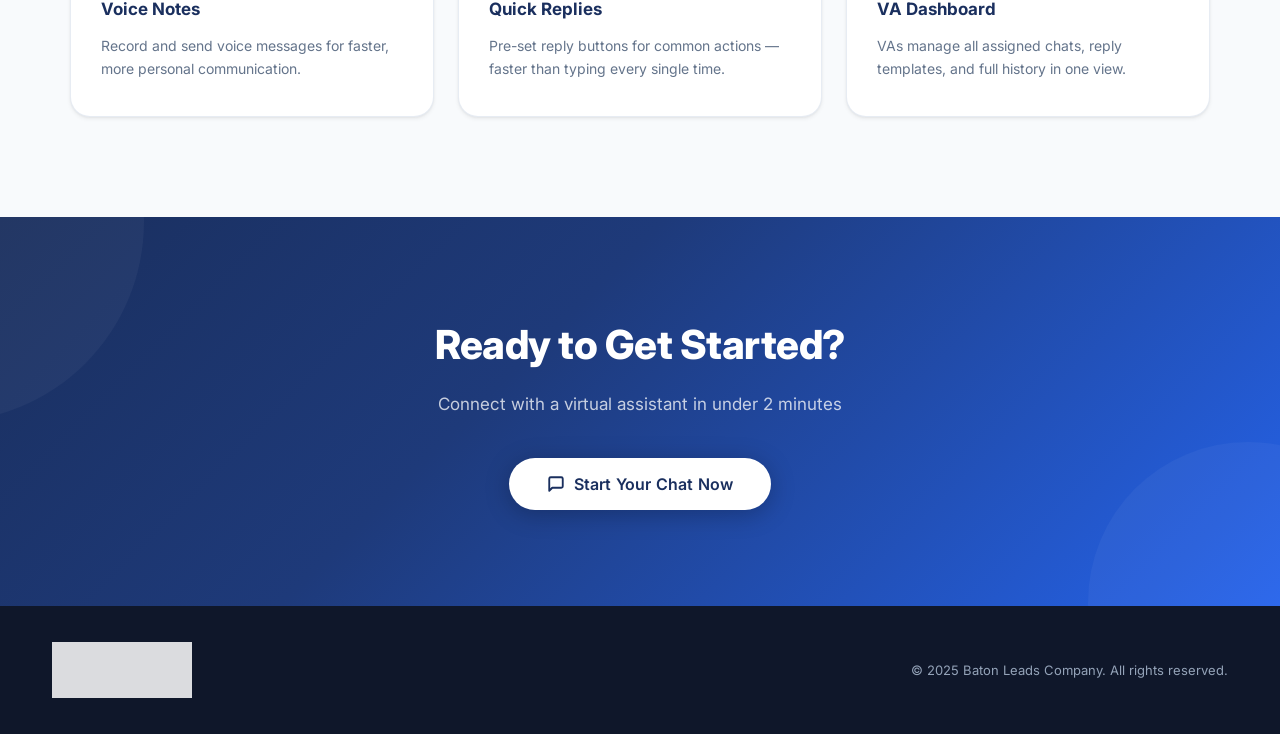
==== commit c7aa4ecd: "Improve UI: modern design, WhatsApp chat, animated queue, larger logo - Rewrote style.css with premi" ====
--- a/index.html
+++ b/index.html
@@ -8,17 +8,22 @@
     <link href="https://fonts.googleapis.com/css2?family=Inter:wght@300;400;500;600;700;800;900&display=swap" rel="stylesheet">
 </head>
 <body class="home-body">
+
     <nav class="navbar">
         <div class="nav-brand">
             <img src="baton-logo.jpeg" class="nav-logo-img" alt="Baton Leads">
         </div>
-        <div class="nav-links">
+        <div class="nav-links" id="navLinks">
             <a href="#features">Features</a>
             <a href="#about">About</a>
             <a href="dashboard.html" class="nav-btn">VA Login</a>
         </div>
+        <button class="nav-hamburger" id="hamburger" aria-label="Menu" onclick="toggleNav()">
+            <span></span><span></span><span></span>
+        </button>
     </nav>
 
+    <!-- Hero -->
     <section class="hero">
         <div class="hero-content">
             <div class="hero-badge">
@@ -26,13 +31,20 @@
                 Support Online &middot; 24/7
             </div>
             <h1 class="hero-title">BATON LEADS<br>COMPANY</h1>
-            <p class="hero-subtitle">Premium virtual assistant support that connects you with real people, instantly. No bots, no wait — just results.</p>
+            <p class="hero-subtitle">
+                Chat with our virtual assistants for quick referral assistance.
+                We are here to help you and ready to serve.
+            </p>
             <div class="hero-actions">
                 <button class="btn-primary" onclick="location.href='queue.html'">
-                    <svg width="18" height="18" viewBox="0 0 24 24" fill="none" stroke="currentColor" stroke-width="2.5"><path d="M21 15a2 2 0 0 1-2 2H7l-4 4V5a2 2 0 0 1 2-2h14a2 2 0 0 1 2 2z"/></svg>
+                    <svg width="18" height="18" viewBox="0 0 24 24" fill="none" stroke="currentColor" stroke-width="2.5" stroke-linecap="round" stroke-linejoin="round">
+                        <path d="M21 15a2 2 0 0 1-2 2H7l-4 4V5a2 2 0 0 1 2-2h14a2 2 0 0 1 2 2z"/>
+                    </svg>
                     Start Chat
                 </button>
-                <button class="btn-secondary" onclick="location.href='dashboard.html'">View Dashboard</button>
+                <button class="btn-secondary" onclick="location.href='dashboard.html'">
+                    View Dashboard
+                </button>
             </div>
             <div class="hero-stats">
                 <div class="stat">
@@ -41,7 +53,7 @@
                 </div>
                 <div class="stat-divider"></div>
                 <div class="stat">
-                    <span class="stat-number">&lt;2min</span>
+                    <span class="stat-number">&lt;2 min</span>
                     <span class="stat-label">Avg Response</span>
                 </div>
                 <div class="stat-divider"></div>
@@ -51,13 +63,16 @@
                 </div>
             </div>
         </div>
+
         <div class="hero-visual">
             <div class="chat-preview">
                 <div class="chat-preview-header">
                     <div class="preview-avatar">S</div>
                     <div class="preview-info">
                         <span class="preview-name">Sarah — Your VA</span>
-                        <span class="preview-status"><span class="online-dot small"></span> Online now</span>
+                        <span class="preview-status">
+                            <span class="online-dot small"></span> Online now
+                        </span>
                     </div>
                 </div>
                 <div class="chat-preview-messages">
@@ -82,6 +97,7 @@
         </div>
     </section>
 
+    <!-- Features -->
     <section class="features" id="features">
         <div class="section-header">
             <span class="section-badge">FEATURES</span>
@@ -90,55 +106,66 @@
         </div>
         <div class="features-grid">
             <div class="feature-card">
-                <div class="feature-icon">💬</div>
+                <div class="feature-icon-wrap">💬</div>
                 <h3>Real-Time Chat</h3>
                 <p>Live chat bubbles with client, VA, and system messages in a clean threaded view.</p>
             </div>
             <div class="feature-card">
-                <div class="feature-icon">⌨️</div>
+                <div class="feature-icon-wrap">⌨️</div>
                 <h3>Typing Indicators</h3>
-                <p>See exactly when your VA is typing — always know help is on the way.</p>
+                <p>See exactly when your VA is composing a reply — always know help is on the way.</p>
             </div>
             <div class="feature-card">
-                <div class="feature-icon">🟢</div>
+                <div class="feature-icon-wrap">🟢</div>
                 <h3>Online Status</h3>
-                <p>Last seen and online status shows when your assigned VA is currently active.</p>
+                <p>Last seen and live status shows when your assigned VA is currently active.</p>
             </div>
             <div class="feature-card">
-                <div class="feature-icon">🎙️</div>
+                <div class="feature-icon-wrap">🎙️</div>
                 <h3>Voice Notes</h3>
                 <p>Record and send voice messages for faster, more personal communication.</p>
             </div>
             <div class="feature-card">
-                <div class="feature-icon">⚡</div>
+                <div class="feature-icon-wrap">⚡</div>
                 <h3>Quick Replies</h3>
-                <p>Pre-set reply buttons for common actions — faster than typing every time.</p>
+                <p>Pre-set reply buttons for common actions — faster than typing every single time.</p>
             </div>
             <div class="feature-card">
-                <div class="feature-icon">📊</div>
+                <div class="feature-icon-wrap">📊</div>
                 <h3>VA Dashboard</h3>
                 <p>VAs manage all assigned chats, reply templates, and full history in one view.</p>
             </div>
         </div>
     </section>
 
+    <!-- CTA -->
     <section class="cta-section" id="about">
         <div class="cta-content">
             <h2>Ready to Get Started?</h2>
             <p>Connect with a virtual assistant in under 2 minutes</p>
-            <button class="btn-primary large" onclick="location.href='queue.html'">Start Your Chat Now</button>
+            <button class="btn-primary large" onclick="location.href='queue.html'">
+                <svg width="18" height="18" viewBox="0 0 24 24" fill="none" stroke="currentColor" stroke-width="2.5" stroke-linecap="round" stroke-linejoin="round">
+                    <path d="M21 15a2 2 0 0 1-2 2H7l-4 4V5a2 2 0 0 1 2-2h14a2 2 0 0 1 2 2z"/>
+                </svg>
+                Start Your Chat Now
+            </button>
         </div>
     </section>
 
     <footer class="footer">
         <div class="footer-content">
             <div class="footer-brand">
-                <img src="baton-logo.jpeg" class="nav-logo-img" alt="Baton Leads Company">
+                <img src="baton-logo.jpeg" class="nav-logo-img" alt="Baton Leads Company" style="filter: brightness(0) invert(1); opacity:0.85;">
             </div>
             <p>&copy; 2025 Baton Leads Company. All rights reserved.</p>
         </div>
     </footer>
 
     <script src="script.js"></script>
+    <script>
+        function toggleNav() {
+            document.getElementById('navLinks').classList.toggle('open');
+        }
+    </script>
 </body>
 </html>
--- a/style.css
+++ b/style.css
@@ -3,39 +3,53 @@
    ======================================== */
 
 :root {
-    --primary: #1a2f5e;
+    --primary:       #1a2f5e;
     --primary-light: #2a4a8a;
-    --accent: #4f8ef7;
-    --gold: #f5a623;
-    --success: #22c55e;
-    --danger: #ef4444;
-    --bg: #f4f6fb;
-    --white: #ffffff;
-    --gray-50: #f8fafc;
-    --gray-100: #f1f5f9;
-    --gray-200: #e2e8f0;
-    --gray-300: #cbd5e1;
-    --gray-400: #94a3b8;
-    --gray-500: #64748b;
-    --gray-600: #475569;
-    --gray-700: #334155;
-    --gray-800: #1e293b;
-    --gray-900: #0f172a;
-    --shadow-sm: 0 1px 2px rgba(0,0,0,0.05);
-    --shadow: 0 4px 6px -1px rgba(0,0,0,0.07), 0 2px 4px -2px rgba(0,0,0,0.07);
-    --shadow-md: 0 10px 15px -3px rgba(0,0,0,0.08);
-    --shadow-lg: 0 20px 25px -5px rgba(0,0,0,0.1), 0 8px 10px -6px rgba(0,0,0,0.1);
-    --shadow-xl: 0 25px 50px -12px rgba(0,0,0,0.2);
-    --radius: 12px;
-    --radius-lg: 20px;
+    --accent:        #3b82f6;
+    --accent-dark:   #2563eb;
+    --gold:          #f59e0b;
+    --success:       #22c55e;
+    --danger:        #ef4444;
+    --bg:            #f4f6fb;
+    --white:         #ffffff;
+    --gray-50:       #f8fafc;
+    --gray-100:      #f1f5f9;
+    --gray-200:      #e2e8f0;
+    --gray-300:      #cbd5e1;
+    --gray-400:      #94a3b8;
+    --gray-500:      #64748b;
+    --gray-600:      #475569;
+    --gray-700:      #334155;
+    --gray-800:      #1e293b;
+    --gray-900:      #0f172a;
+
+    --shadow-xs:  0 1px 2px rgba(0,0,0,0.05);
+    --shadow-sm:  0 2px 4px rgba(0,0,0,0.06), 0 1px 2px rgba(0,0,0,0.04);
+    --shadow:     0 4px 12px rgba(0,0,0,0.08), 0 2px 4px rgba(0,0,0,0.04);
+    --shadow-md:  0 8px 24px rgba(0,0,0,0.10), 0 2px 8px rgba(0,0,0,0.06);
+    --shadow-lg:  0 20px 40px rgba(0,0,0,0.12), 0 8px 16px rgba(0,0,0,0.06);
+    --shadow-xl:  0 32px 64px rgba(0,0,0,0.16), 0 16px 32px rgba(0,0,0,0.08);
+    --shadow-blue: 0 4px 20px rgba(59,130,246,0.35);
+
+    --radius-sm:   8px;
+    --radius:      12px;
+    --radius-lg:   20px;
+    --radius-xl:   28px;
     --radius-full: 9999px;
-    --transition: all 0.2s ease;
-    --font: 'Inter', -apple-system, BlinkMacSystemFont, sans-serif;
+    --transition:  all 0.22s cubic-bezier(0.4,0,0.2,1);
+    --font:        'Inter', -apple-system, BlinkMacSystemFont, sans-serif;
 }
 
 *, *::before, *::after { box-sizing: border-box; margin: 0; padding: 0; }
 html { scroll-behavior: smooth; }
-body { font-family: var(--font); color: var(--gray-800); background: var(--bg); line-height: 1.6; -webkit-font-smoothing: antialiased; }
+body {
+    font-family: var(--font);
+    color: var(--gray-800);
+    background: var(--bg);
+    line-height: 1.6;
+    -webkit-font-smoothing: antialiased;
+    -moz-osx-font-smoothing: grayscale;
+}
 
 /* ========================================
    SHARED COMPONENTS
@@ -52,9 +66,9 @@
 .nav-logo.large { width: 52px; height: 52px; font-size: 16px; border-radius: 14px; }
 .nav-logo.small { width: 30px; height: 30px; font-size: 11px; border-radius: 8px; }
 
-.nav-logo-img { height: 38px; width: auto; object-fit: contain; flex-shrink: 0; }
-.nav-logo-img.large { height: 64px; }
-.nav-logo-img.small { height: 30px; }
+.nav-logo-img { height: 56px; width: auto; object-fit: contain; flex-shrink: 0; }
+.nav-logo-img.large { height: 90px; }
+.nav-logo-img.small { height: 44px; }
 
 .online-dot {
     width: 10px; height: 10px;
@@ -63,35 +77,51 @@
 }
 .online-dot.small { width: 8px; height: 8px; }
 @keyframes pulse-green {
-    0%, 100% { box-shadow: 0 0 0 0 rgba(34,197,94,0.4); }
-    50% { box-shadow: 0 0 0 5px rgba(34,197,94,0); }
-}
-
+    0%, 100% { box-shadow: 0 0 0 0 rgba(34,197,94,0.5); }
+    50%       { box-shadow: 0 0 0 6px rgba(34,197,94,0); }
+}
+
+/* Buttons */
 .btn-primary {
-    display: inline-flex; align-items: center; gap: 8px;
-    padding: 14px 28px;
-    background: linear-gradient(135deg, var(--primary) 0%, var(--accent) 100%);
+    display: inline-flex; align-items: center; gap: 9px;
+    padding: 14px 30px;
+    background: linear-gradient(135deg, var(--accent-dark) 0%, var(--accent) 100%);
     color: white; border: none; border-radius: var(--radius-full);
     font-size: 15px; font-weight: 600; font-family: var(--font);
     cursor: pointer; transition: var(--transition);
-    box-shadow: 0 4px 15px rgba(79,142,247,0.4);
-    text-decoration: none;
-}
-.btn-primary:hover { transform: translateY(-2px); box-shadow: 0 8px 25px rgba(79,142,247,0.5); }
-.btn-primary.large { padding: 16px 36px; font-size: 16px; }
+    box-shadow: var(--shadow-blue);
+    text-decoration: none; letter-spacing: 0.2px;
+    position: relative; overflow: hidden;
+}
+.btn-primary::after {
+    content: ''; position: absolute; inset: 0;
+    background: rgba(255,255,255,0);
+    transition: background 0.2s;
+}
+.btn-primary:hover { transform: translateY(-2px); box-shadow: 0 8px 28px rgba(59,130,246,0.5); }
+.btn-primary:hover::after { background: rgba(255,255,255,0.08); }
+.btn-primary:active { transform: translateY(0); }
+.btn-primary.large { padding: 16px 38px; font-size: 16px; }
 
 .btn-secondary {
-    display: inline-flex; align-items: center; gap: 8px;
-    padding: 14px 28px;
-    background: transparent; color: var(--primary);
-    border: 2px solid var(--primary); border-radius: var(--radius-full);
+    display: inline-flex; align-items: center; gap: 9px;
+    padding: 14px 30px;
+    background: rgba(59,130,246,0.07);
+    color: var(--accent-dark);
+    border: 1.5px solid rgba(59,130,246,0.3);
+    border-radius: var(--radius-full);
     font-size: 15px; font-weight: 600; font-family: var(--font);
     cursor: pointer; transition: var(--transition); text-decoration: none;
 }
-.btn-secondary:hover { background: var(--primary); color: white; transform: translateY(-2px); }
+.btn-secondary:hover {
+    background: var(--accent-dark); color: white;
+    border-color: var(--accent-dark);
+    transform: translateY(-2px);
+    box-shadow: var(--shadow-blue);
+}
 
 .back-home-btn {
-    display: block; text-align: center;
+    display: flex; align-items: center; justify-content: center; gap: 6px;
     padding: 10px 16px;
     background: var(--gray-100); color: var(--gray-600);
     border-radius: var(--radius);
@@ -103,335 +133,635 @@
 /* ========================================
    HOME PAGE
    ======================================== */
-.home-body { background: var(--white); }
+.home-body { background: var(--white); overflow-x: hidden; }
 
 .navbar {
     position: sticky; top: 0; z-index: 100;
     display: flex; align-items: center; justify-content: space-between;
-    padding: 16px 48px;
-    background: rgba(255,255,255,0.92); backdrop-filter: blur(12px);
-    border-bottom: 1px solid var(--gray-100);
-}
-.nav-brand { display: flex; align-items: center; gap: 10px; font-weight: 800; font-size: 15px; color: var(--primary); letter-spacing: 0.5px; }
-.nav-links { display: flex; align-items: center; gap: 28px; }
-.nav-links a { color: var(--gray-600); text-decoration: none; font-weight: 500; font-size: 14px; transition: var(--transition); }
+    padding: 14px 52px;
+    background: rgba(255,255,255,0.88);
+    backdrop-filter: blur(16px) saturate(180%);
+    -webkit-backdrop-filter: blur(16px) saturate(180%);
+    border-bottom: 1px solid rgba(226,232,240,0.8);
+    box-shadow: 0 1px 0 rgba(0,0,0,0.04);
+}
+.nav-brand {
+    display: flex; align-items: center; gap: 10px;
+    font-weight: 800; font-size: 15px; color: var(--primary);
+    letter-spacing: 0.4px; text-decoration: none;
+}
+.nav-links { display: flex; align-items: center; gap: 32px; }
+.nav-links a {
+    color: var(--gray-600); text-decoration: none;
+    font-weight: 500; font-size: 14px; transition: var(--transition);
+    position: relative; padding-bottom: 2px;
+}
+.nav-links a::after {
+    content: ''; position: absolute; bottom: 0; left: 0;
+    width: 0; height: 2px;
+    background: var(--accent); border-radius: 2px;
+    transition: width 0.22s ease;
+}
 .nav-links a:hover { color: var(--primary); }
-.nav-btn { padding: 9px 20px !important; background: var(--primary) !important; color: white !important; border-radius: var(--radius-full) !important; font-size: 13px !important; }
-
+.nav-links a:hover::after { width: 100%; }
+.nav-btn {
+    padding: 9px 22px !important; background: var(--primary) !important;
+    color: white !important; border-radius: var(--radius-full) !important;
+    font-size: 13px !important; font-weight: 600 !important;
+    box-shadow: 0 2px 8px rgba(26,47,94,0.3) !important;
+    transition: var(--transition) !important;
+}
+.nav-btn:hover {
+    background: var(--primary-light) !important;
+    box-shadow: 0 4px 14px rgba(26,47,94,0.4) !important;
+}
+.nav-btn::after { display: none !important; }
+
+/* Hamburger (mobile) */
+.nav-hamburger {
+    display: none; flex-direction: column; gap: 5px;
+    cursor: pointer; padding: 4px; background: none; border: none;
+}
+.nav-hamburger span {
+    display: block; width: 22px; height: 2px;
+    background: var(--gray-700); border-radius: 2px;
+    transition: var(--transition);
+}
+
+/* Hero */
 .hero {
     display: flex; align-items: center; justify-content: space-between;
-    gap: 60px; padding: 80px 48px 100px;
-    max-width: 1200px; margin: 0 auto;
-    min-height: calc(100vh - 73px);
-}
-.hero-content { flex: 1; max-width: 560px; }
+    gap: 64px; padding: 88px 52px 100px;
+    max-width: 1240px; margin: 0 auto;
+    min-height: calc(100vh - 69px);
+    position: relative;
+}
+.hero::before {
+    content: '';
+    position: absolute; top: -20%; right: -5%; z-index: 0;
+    width: 600px; height: 600px; border-radius: 50%;
+    background: radial-gradient(circle, rgba(59,130,246,0.07) 0%, transparent 70%);
+    pointer-events: none;
+}
+.hero-content { flex: 1; max-width: 580px; position: relative; z-index: 1; }
 
 .hero-badge {
     display: inline-flex; align-items: center; gap: 8px;
-    padding: 8px 16px;
+    padding: 7px 16px;
     background: rgba(34,197,94,0.1); color: #16a34a;
     border-radius: var(--radius-full); font-size: 13px; font-weight: 600;
-    margin-bottom: 24px; border: 1px solid rgba(34,197,94,0.2);
+    margin-bottom: 28px; border: 1px solid rgba(34,197,94,0.25);
+    animation: badge-appear 0.6s ease both;
+}
+@keyframes badge-appear {
+    from { opacity: 0; transform: translateY(-8px); }
+    to   { opacity: 1; transform: translateY(0); }
 }
 
 .hero-title {
-    font-size: clamp(42px, 5vw, 64px); font-weight: 900;
-    line-height: 1.05; letter-spacing: -1.5px; margin-bottom: 20px;
+    font-size: clamp(40px, 5.5vw, 66px);
+    font-weight: 900; line-height: 1.04;
+    letter-spacing: -2px; margin-bottom: 22px;
+    background: linear-gradient(135deg, var(--primary) 0%, var(--accent) 80%);
+    -webkit-background-clip: text; -webkit-text-fill-color: transparent;
+    background-clip: text;
+    animation: hero-title-in 0.7s 0.1s ease both;
+}
+@keyframes hero-title-in {
+    from { opacity: 0; transform: translateY(16px); }
+    to   { opacity: 1; transform: translateY(0); }
+}
+.hero-subtitle {
+    font-size: 17px; color: var(--gray-500);
+    line-height: 1.75; margin-bottom: 40px;
+    max-width: 480px;
+    animation: hero-title-in 0.7s 0.2s ease both;
+}
+.hero-actions {
+    display: flex; gap: 14px; flex-wrap: wrap; margin-bottom: 52px;
+    animation: hero-title-in 0.7s 0.3s ease both;
+}
+
+.hero-stats {
+    display: flex; align-items: center; gap: 28px;
+    animation: hero-title-in 0.7s 0.4s ease both;
+}
+.stat { display: flex; flex-direction: column; gap: 2px; }
+.stat-number { font-size: 24px; font-weight: 800; color: var(--primary); letter-spacing: -0.5px; }
+.stat-label { font-size: 11px; color: var(--gray-400); font-weight: 600; text-transform: uppercase; letter-spacing: 0.8px; }
+.stat-divider { width: 1px; height: 40px; background: var(--gray-200); }
+
+.hero-visual {
+    flex: 1; display: flex; justify-content: center; align-items: center;
+    position: relative; z-index: 1;
+}
+
+/* Chat Preview Card */
+.chat-preview {
+    width: 360px; background: white;
+    border-radius: var(--radius-xl);
+    box-shadow: var(--shadow-xl);
+    overflow: hidden; border: 1px solid rgba(226,232,240,0.6);
+    animation: float 4s ease-in-out infinite;
+    position: relative;
+}
+@keyframes float {
+    0%, 100% { transform: translateY(0px) rotate(-1deg); }
+    50%       { transform: translateY(-14px) rotate(-1deg); }
+}
+.chat-preview-header {
+    display: flex; align-items: center; gap: 12px; padding: 18px 20px;
     background: linear-gradient(135deg, var(--primary) 0%, var(--accent) 100%);
-    -webkit-background-clip: text; -webkit-text-fill-color: transparent; background-clip: text;
-}
-.hero-subtitle { font-size: 17px; color: var(--gray-500); line-height: 1.7; margin-bottom: 36px; max-width: 460px; }
-.hero-actions { display: flex; gap: 16px; flex-wrap: wrap; margin-bottom: 48px; }
-.hero-stats { display: flex; align-items: center; gap: 24px; }
-.stat { display: flex; flex-direction: column; gap: 2px; }
-.stat-number { font-size: 22px; font-weight: 800; color: var(--primary); }
-.stat-label { font-size: 12px; color: var(--gray-400); font-weight: 500; text-transform: uppercase; letter-spacing: 0.5px; }
-.stat-divider { width: 1px; height: 36px; background: var(--gray-200); }
-
-.hero-visual { flex: 1; display: flex; justify-content: center; align-items: center; }
-
-.chat-preview {
-    width: 340px; background: white;
-    border-radius: var(--radius-lg);
-    box-shadow: var(--shadow-xl); overflow: hidden;
-    border: 1px solid var(--gray-100);
-    animation: float 3s ease-in-out infinite;
-}
-@keyframes float {
-    0%, 100% { transform: translateY(0px); }
-    50% { transform: translateY(-12px); }
-}
-.chat-preview-header {
-    display: flex; align-items: center; gap: 12px; padding: 16px 20px;
-    background: linear-gradient(135deg, var(--primary) 0%, var(--accent) 100%); color: white;
+    color: white;
 }
 .preview-avatar {
-    width: 38px; height: 38px;
-    background: rgba(255,255,255,0.25); border-radius: 50%;
+    width: 40px; height: 40px;
+    background: rgba(255,255,255,0.22); border-radius: 50%;
     display: flex; align-items: center; justify-content: center;
-    font-weight: 700; font-size: 14px; flex-shrink: 0;
+    font-weight: 700; font-size: 15px; flex-shrink: 0;
+    border: 2px solid rgba(255,255,255,0.3);
 }
 .preview-info { display: flex; flex-direction: column; }
-.preview-name { font-weight: 600; font-size: 14px; }
+.preview-name { font-weight: 700; font-size: 14px; }
 .preview-status { font-size: 12px; opacity: 0.85; display: flex; align-items: center; gap: 5px; }
 .chat-preview-messages {
-    padding: 16px 16px 8px; background: #f0f2f5;
-    display: flex; flex-direction: column; gap: 12px; min-height: 180px;
-}
-.preview-msg { display: flex; flex-direction: column; gap: 3px; }
-.preview-msg.va-msg { align-items: flex-start; }
+    padding: 18px 16px 12px;
+    background: #eef0f3;
+    display: flex; flex-direction: column; gap: 14px; min-height: 200px;
+}
+.preview-msg { display: flex; flex-direction: column; gap: 4px; }
+.preview-msg.va-msg  { align-items: flex-start; }
 .preview-msg.user-msg { align-items: flex-end; }
 .preview-bubble {
-    padding: 10px 14px; border-radius: 18px;
-    font-size: 13px; line-height: 1.5; max-width: 220px;
-}
-.va-msg .preview-bubble { background: white; color: var(--gray-800); border-bottom-left-radius: 4px; box-shadow: var(--shadow-sm); }
-.user-msg .preview-bubble { background: var(--accent); color: white; border-bottom-right-radius: 4px; }
+    padding: 10px 14px; font-size: 13px; line-height: 1.55; max-width: 240px;
+    word-break: break-word;
+}
+.va-msg .preview-bubble {
+    background: white; color: var(--gray-800);
+    border-radius: 4px 18px 18px 18px;
+    box-shadow: var(--shadow-xs);
+}
+.user-msg .preview-bubble {
+    background: linear-gradient(135deg, var(--accent-dark), var(--accent));
+    color: white; border-radius: 18px 4px 18px 18px;
+}
 .preview-time { font-size: 10px; color: var(--gray-400); }
 .chat-preview-input {
     display: flex; align-items: center; justify-content: space-between;
     padding: 12px 16px; border-top: 1px solid var(--gray-100);
     background: white; color: var(--gray-400); font-size: 13px;
 }
-.chat-preview-input button { background: var(--accent); color: white; border: none; border-radius: 50%; width: 32px; height: 32px; cursor: pointer; font-size: 14px; }
-
-.features { background: var(--gray-50); padding: 80px 48px; }
-.section-header { text-align: center; margin-bottom: 56px; }
+.chat-preview-input button {
+    background: linear-gradient(135deg, var(--accent-dark), var(--accent));
+    color: white; border: none; border-radius: 50%;
+    width: 34px; height: 34px; cursor: pointer; font-size: 14px;
+    box-shadow: var(--shadow-blue);
+}
+
+/* Features Section */
+.features { background: var(--gray-50); padding: 100px 52px; }
+.section-header { text-align: center; margin-bottom: 64px; }
 .section-badge {
-    display: inline-block; padding: 6px 14px;
-    background: rgba(79,142,247,0.1); color: var(--accent);
-    border-radius: var(--radius-full); font-size: 12px; font-weight: 700;
-    letter-spacing: 1.5px; margin-bottom: 14px;
-}
-.section-header h2 { font-size: 36px; font-weight: 800; color: var(--primary); margin-bottom: 12px; }
-.section-header p { font-size: 16px; color: var(--gray-500); }
+    display: inline-block; padding: 6px 16px;
+    background: rgba(59,130,246,0.1); color: var(--accent-dark);
+    border-radius: var(--radius-full); font-size: 11px; font-weight: 700;
+    letter-spacing: 2px; margin-bottom: 16px;
+    border: 1px solid rgba(59,130,246,0.2);
+}
+.section-header h2 { font-size: 38px; font-weight: 800; color: var(--primary); margin-bottom: 12px; letter-spacing: -0.5px; }
+.section-header p { font-size: 16px; color: var(--gray-500); max-width: 480px; margin: 0 auto; }
+
 .features-grid {
-    display: grid; grid-template-columns: repeat(auto-fit, minmax(280px, 1fr));
-    gap: 24px; max-width: 1100px; margin: 0 auto;
+    display: grid; grid-template-columns: repeat(auto-fit, minmax(290px, 1fr));
+    gap: 24px; max-width: 1140px; margin: 0 auto;
 }
 .feature-card {
-    background: white; border-radius: var(--radius-lg); padding: 32px 28px;
-    box-shadow: var(--shadow); border: 1px solid var(--gray-100); transition: var(--transition);
-}
-.feature-card:hover { transform: translateY(-4px); box-shadow: var(--shadow-lg); border-color: var(--accent); }
-.feature-icon { font-size: 32px; margin-bottom: 16px; }
-.feature-card h3 { font-size: 17px; font-weight: 700; color: var(--primary); margin-bottom: 8px; }
-.feature-card p { font-size: 14px; color: var(--gray-500); line-height: 1.6; }
-
-.cta-section { background: linear-gradient(135deg, var(--primary) 0%, var(--accent) 100%); padding: 80px 48px; text-align: center; }
-.cta-content h2 { font-size: 36px; font-weight: 800; color: white; margin-bottom: 12px; }
-.cta-content p { font-size: 16px; color: rgba(255,255,255,0.8); margin-bottom: 36px; }
-.cta-content .btn-primary { background: white; color: var(--primary); box-shadow: 0 4px 20px rgba(0,0,0,0.2); }
-.cta-content .btn-primary:hover { box-shadow: 0 8px 30px rgba(0,0,0,0.3); }
-
-.footer { background: var(--gray-900); padding: 32px 48px; color: var(--gray-400); }
-.footer-content { display: flex; align-items: center; justify-content: space-between; max-width: 1200px; margin: 0 auto; flex-wrap: wrap; gap: 16px; }
-.footer-brand { display: flex; align-items: center; gap: 10px; font-weight: 700; color: white; font-size: 14px; }
+    background: white; border-radius: var(--radius-lg); padding: 36px 30px;
+    box-shadow: var(--shadow-sm); border: 1px solid rgba(226,232,240,0.8);
+    transition: var(--transition); position: relative; overflow: hidden;
+}
+.feature-card::before {
+    content: ''; position: absolute; top: 0; left: 0; right: 0; height: 3px;
+    background: linear-gradient(90deg, var(--accent-dark), var(--accent));
+    transform: scaleX(0); transform-origin: left;
+    transition: transform 0.3s ease;
+}
+.feature-card:hover { transform: translateY(-6px); box-shadow: var(--shadow-lg); }
+.feature-card:hover::before { transform: scaleX(1); }
+
+.feature-icon-wrap {
+    width: 56px; height: 56px; border-radius: var(--radius);
+    display: flex; align-items: center; justify-content: center;
+    margin-bottom: 20px; font-size: 26px;
+    background: linear-gradient(135deg, rgba(59,130,246,0.1), rgba(37,99,235,0.06));
+}
+.feature-card h3 { font-size: 17px; font-weight: 700; color: var(--primary); margin-bottom: 10px; }
+.feature-card p { font-size: 14px; color: var(--gray-500); line-height: 1.65; }
+
+/* CTA Section */
+.cta-section {
+    background: linear-gradient(135deg, var(--primary) 0%, #1e3a7a 40%, var(--accent-dark) 100%);
+    padding: 96px 52px; text-align: center; position: relative; overflow: hidden;
+}
+.cta-section::before {
+    content: ''; position: absolute; top: -50%; left: -20%;
+    width: 400px; height: 400px; border-radius: 50%;
+    background: rgba(255,255,255,0.04);
+    pointer-events: none;
+}
+.cta-section::after {
+    content: ''; position: absolute; bottom: -40%; right: -10%;
+    width: 320px; height: 320px; border-radius: 50%;
+    background: rgba(255,255,255,0.04);
+    pointer-events: none;
+}
+.cta-content { position: relative; z-index: 1; }
+.cta-content h2 { font-size: 40px; font-weight: 800; color: white; margin-bottom: 14px; letter-spacing: -0.5px; }
+.cta-content p { font-size: 17px; color: rgba(255,255,255,0.75); margin-bottom: 40px; }
+.cta-content .btn-primary {
+    background: white; color: var(--primary);
+    box-shadow: 0 4px 24px rgba(0,0,0,0.25);
+}
+.cta-content .btn-primary:hover {
+    background: var(--gray-50);
+    box-shadow: 0 8px 36px rgba(0,0,0,0.3);
+}
+
+/* Footer */
+.footer { background: var(--gray-900); padding: 36px 52px; color: var(--gray-400); }
+.footer-content {
+    display: flex; align-items: center; justify-content: space-between;
+    max-width: 1240px; margin: 0 auto; flex-wrap: wrap; gap: 16px;
+}
+.footer-brand { display: flex; align-items: center; gap: 12px; font-weight: 700; color: white; font-size: 14px; }
 .footer p { font-size: 13px; }
 
 /* ========================================
    QUEUE PAGE
    ======================================== */
 .queue-body {
-    background: linear-gradient(135deg, #0f1f3d 0%, #1a3a70 50%, #0d4a8b 100%);
-    min-height: 100vh; display: flex; align-items: center; justify-content: center; padding: 20px;
-}
-.queue-container { width: 100%; max-width: 480px; }
-.queue-card { background: white; border-radius: 24px; padding: 48px 40px; box-shadow: var(--shadow-xl); text-align: center; }
-.queue-logo { display: flex; flex-direction: column; align-items: center; gap: 10px; margin-bottom: 40px; }
-.queue-logo span { font-size: 12px; font-weight: 700; color: var(--gray-500); letter-spacing: 2px; text-transform: uppercase; }
-
+    background: linear-gradient(145deg, #0a1628 0%, #0f2048 40%, #0d3a72 80%, #0a2952 100%);
+    min-height: 100vh; display: flex; align-items: center; justify-content: center;
+    padding: 20px; position: relative; overflow: hidden;
+}
+.queue-body::before {
+    content: ''; position: absolute; inset: 0;
+    background:
+        radial-gradient(circle at 20% 20%, rgba(59,130,246,0.12) 0%, transparent 50%),
+        radial-gradient(circle at 80% 80%, rgba(26,47,94,0.15) 0%, transparent 50%);
+    pointer-events: none;
+}
+
+.queue-container { width: 100%; max-width: 500px; position: relative; z-index: 1; }
+
+.queue-card {
+    background: white; border-radius: 28px;
+    padding: 52px 44px; box-shadow: var(--shadow-xl);
+    text-align: center; border: 1px solid rgba(255,255,255,0.9);
+}
+
+.queue-logo {
+    display: flex; flex-direction: column;
+    align-items: center; gap: 12px; margin-bottom: 40px;
+}
+.queue-logo span {
+    font-size: 11px; font-weight: 700; color: var(--gray-400);
+    letter-spacing: 2.5px; text-transform: uppercase;
+}
+
+/* Pulse animation */
 .queue-animation {
-    position: relative; width: 80px; height: 80px;
-    margin: 0 auto 32px; display: flex; align-items: center; justify-content: center;
+    position: relative; width: 88px; height: 88px;
+    margin: 0 auto 36px; display: flex; align-items: center; justify-content: center;
 }
 .pulse-ring {
-    position: absolute; width: 80px; height: 80px;
-    border-radius: 50%; border: 3px solid var(--accent);
-    animation: pulse-ring 2s ease-out infinite; opacity: 0;
-}
-.pulse-ring.delay-1 { animation-delay: 0.65s; }
-.pulse-ring.delay-2 { animation-delay: 1.3s; }
-.queue-icon { font-size: 28px; z-index: 1; }
+    position: absolute; width: 88px; height: 88px;
+    border-radius: 50%; border: 2.5px solid var(--accent);
+    animation: pulse-ring 2.4s cubic-bezier(0.3,0,0.7,1) infinite; opacity: 0;
+}
+.pulse-ring.delay-1 { animation-delay: 0.8s; }
+.pulse-ring.delay-2 { animation-delay: 1.6s; }
+.queue-icon {
+    width: 56px; height: 56px; border-radius: 50%;
+    background: linear-gradient(135deg, var(--primary), var(--accent));
+    display: flex; align-items: center; justify-content: center;
+    font-size: 24px; z-index: 1; box-shadow: var(--shadow-blue);
+}
 @keyframes pulse-ring {
-    0% { transform: scale(0.5); opacity: 0.8; }
-    100% { transform: scale(1.9); opacity: 0; }
-}
-
-.queue-title { font-size: 24px; font-weight: 800; color: var(--primary); margin-bottom: 28px; }
+    0%   { transform: scale(0.55); opacity: 0.9; }
+    100% { transform: scale(2.1); opacity: 0; }
+}
+
+.queue-title {
+    font-size: 26px; font-weight: 800; color: var(--primary);
+    margin-bottom: 28px; letter-spacing: -0.5px;
+}
+
 .queue-info {
-    display: flex; align-items: center; justify-content: center; gap: 28px;
+    display: flex; align-items: center; justify-content: center; gap: 32px;
     margin-bottom: 36px; padding: 24px 28px;
-    background: var(--gray-50); border-radius: 16px; border: 1px solid var(--gray-200);
-}
-.queue-stat { display: flex; flex-direction: column; align-items: center; gap: 4px; }
-.queue-number { font-size: 28px; font-weight: 900; color: var(--primary); transition: var(--transition); }
-.queue-label { font-size: 12px; color: var(--gray-500); font-weight: 500; }
-.queue-divider { width: 1px; height: 48px; background: var(--gray-200); }
-
-.progress-section { margin-bottom: 28px; }
-.progress-label { display: flex; justify-content: space-between; align-items: center; margin-bottom: 10px; font-size: 13px; color: var(--gray-500); font-weight: 500; }
-.progress-bar-container { height: 8px; background: var(--gray-100); border-radius: var(--radius-full); overflow: hidden; }
-.progress-bar { height: 100%; width: 0%; background: linear-gradient(90deg, var(--primary) 0%, var(--accent) 100%); border-radius: var(--radius-full); transition: width 0.3s ease; }
-
-.queue-steps { display: flex; flex-direction: column; gap: 14px; margin-bottom: 28px; text-align: left; }
-.queue-step { display: flex; align-items: center; gap: 12px; font-size: 14px; color: var(--gray-400); font-weight: 500; transition: var(--transition); }
-.queue-step.active { color: var(--primary); }
+    background: var(--gray-50); border-radius: 18px;
+    border: 1px solid var(--gray-200);
+}
+.queue-stat { display: flex; flex-direction: column; align-items: center; gap: 5px; }
+.queue-number {
+    font-size: 32px; font-weight: 900; color: var(--primary);
+    transition: all 0.4s cubic-bezier(0.34,1.56,0.64,1);
+    letter-spacing: -1px;
+}
+.queue-label { font-size: 12px; color: var(--gray-400); font-weight: 500; }
+.queue-divider { width: 1px; height: 52px; background: var(--gray-200); }
+
+/* Progress Bar */
+.progress-section { margin-bottom: 32px; }
+.progress-label {
+    display: flex; justify-content: space-between; align-items: center;
+    margin-bottom: 10px; font-size: 13px; color: var(--gray-500); font-weight: 500;
+}
+.progress-bar-container {
+    height: 10px; background: var(--gray-100);
+    border-radius: var(--radius-full); overflow: hidden;
+    box-shadow: inset 0 1px 3px rgba(0,0,0,0.06);
+}
+.progress-bar {
+    height: 100%; width: 0%;
+    background: linear-gradient(90deg, var(--accent-dark) 0%, var(--accent) 60%, #60a5fa 100%);
+    border-radius: var(--radius-full);
+    transition: width 0.35s ease;
+    position: relative; overflow: hidden;
+}
+.progress-bar::after {
+    content: ''; position: absolute; top: 0; left: -100%;
+    width: 60%; height: 100%;
+    background: linear-gradient(90deg, transparent, rgba(255,255,255,0.4), transparent);
+    animation: shimmer 1.8s ease infinite;
+}
+@keyframes shimmer {
+    0%   { left: -60%; }
+    100% { left: 120%; }
+}
+
+/* Steps */
+.queue-steps {
+    display: flex; flex-direction: column; gap: 16px;
+    margin-bottom: 32px; text-align: left;
+}
+.queue-step {
+    display: flex; align-items: center; gap: 14px;
+    font-size: 14px; color: var(--gray-400); font-weight: 500;
+    transition: var(--transition);
+}
+.queue-step.active  { color: var(--primary); }
 .queue-step.completed { color: var(--success); }
-.step-dot { width: 10px; height: 10px; border-radius: 50%; background: var(--gray-300); flex-shrink: 0; transition: var(--transition); }
-.queue-step.active .step-dot { background: var(--accent); box-shadow: 0 0 0 3px rgba(79,142,247,0.2); }
-.queue-step.completed .step-dot { background: var(--success); }
-.queue-note { font-size: 12px; color: var(--gray-400); }
+.step-dot {
+    width: 22px; height: 22px; border-radius: 50%;
+    background: var(--gray-200); flex-shrink: 0;
+    display: flex; align-items: center; justify-content: center;
+    font-size: 11px; transition: var(--transition);
+    border: 2px solid var(--gray-300);
+}
+.queue-step.active .step-dot {
+    background: rgba(59,130,246,0.12);
+    border-color: var(--accent);
+    box-shadow: 0 0 0 4px rgba(59,130,246,0.12);
+}
+.queue-step.completed .step-dot {
+    background: var(--success);
+    border-color: var(--success);
+    color: white;
+}
+.queue-note {
+    font-size: 12px; color: var(--gray-400);
+    line-height: 1.6; padding: 12px 16px;
+    background: var(--gray-50); border-radius: var(--radius);
+    border: 1px solid var(--gray-200);
+}
 
 /* ========================================
    CHAT PAGE
    ======================================== */
 .chat-body {
-    background: #0f1f3d; min-height: 100vh;
+    background: linear-gradient(145deg, #0a1628 0%, #0f2048 50%, #0d3a72 100%);
+    min-height: 100vh;
     display: flex; align-items: center; justify-content: center; padding: 16px;
 }
 .chat-container {
-    display: flex; width: 100%; max-width: 960px;
-    height: calc(100vh - 32px); max-height: 700px;
-    background: white; border-radius: 20px; overflow: hidden; box-shadow: var(--shadow-xl);
-}
-
+    display: flex; width: 100%; max-width: 980px;
+    height: calc(100vh - 32px); max-height: 720px;
+    background: white; border-radius: 24px;
+    overflow: hidden; box-shadow: var(--shadow-xl);
+    border: 1px solid rgba(255,255,255,0.1);
+}
+
+/* Chat Sidebar */
 .chat-sidebar {
-    width: 220px; background: var(--gray-50);
+    width: 230px; background: var(--gray-50);
     border-right: 1px solid var(--gray-200);
-    display: flex; flex-direction: column; padding: 20px; gap: 24px; flex-shrink: 0;
-}
-.sidebar-header { display: flex; align-items: center; gap: 8px; font-weight: 700; font-size: 13px; color: var(--primary); }
-.sidebar-info { display: flex; flex-direction: column; gap: 14px; }
+    display: flex; flex-direction: column;
+    padding: 22px 18px; gap: 24px; flex-shrink: 0;
+}
+.sidebar-header {
+    display: flex; align-items: center; gap: 8px;
+    font-weight: 700; font-size: 13px; color: var(--primary);
+    padding-bottom: 20px; border-bottom: 1px solid var(--gray-200);
+}
+.sidebar-info { display: flex; flex-direction: column; gap: 16px; }
 .info-item { display: flex; align-items: center; gap: 10px; }
 .info-icon { font-size: 16px; }
-.info-label { display: block; font-size: 10px; color: var(--gray-400); text-transform: uppercase; letter-spacing: 0.5px; font-weight: 600; }
+.info-label {
+    display: block; font-size: 10px; color: var(--gray-400);
+    text-transform: uppercase; letter-spacing: 0.6px; font-weight: 600;
+    margin-bottom: 1px;
+}
 .info-value { display: block; font-size: 13px; color: var(--gray-700); font-weight: 600; }
-.sidebar-tips h4 { font-size: 11px; text-transform: uppercase; letter-spacing: 1px; color: var(--gray-400); font-weight: 600; margin-bottom: 10px; }
-.sidebar-tips ul { list-style: none; display: flex; flex-direction: column; gap: 8px; }
-.sidebar-tips li { font-size: 12px; color: var(--gray-500); padding-left: 12px; position: relative; line-height: 1.4; }
-.sidebar-tips li::before { content: '•'; position: absolute; left: 0; color: var(--accent); }
-
+
+.sidebar-tips h4 {
+    font-size: 10px; text-transform: uppercase; letter-spacing: 1.2px;
+    color: var(--gray-400); font-weight: 700; margin-bottom: 12px;
+}
+.sidebar-tips ul { list-style: none; display: flex; flex-direction: column; gap: 9px; }
+.sidebar-tips li {
+    font-size: 12px; color: var(--gray-500); padding-left: 14px;
+    position: relative; line-height: 1.5;
+}
+.sidebar-tips li::before { content: '•'; position: absolute; left: 0; color: var(--accent); font-weight: 700; }
+
+/* Chat Main */
 .chat-main { flex: 1; display: flex; flex-direction: column; min-width: 0; }
 
 .chat-header {
     display: flex; align-items: center; justify-content: space-between;
-    padding: 16px 20px; background: white;
-    border-bottom: 1px solid var(--gray-100); box-shadow: var(--shadow-sm); flex-shrink: 0;
+    padding: 14px 20px; background: white;
+    border-bottom: 1px solid var(--gray-100);
+    box-shadow: 0 1px 4px rgba(0,0,0,0.05); flex-shrink: 0;
 }
 .chat-header-info { display: flex; align-items: center; gap: 12px; }
 .va-avatar { position: relative; }
 .avatar-img {
-    width: 42px; height: 42px;
+    width: 44px; height: 44px;
     background: linear-gradient(135deg, var(--primary) 0%, var(--accent) 100%);
     border-radius: 50%; display: flex; align-items: center; justify-content: center;
-    color: white; font-weight: 700; font-size: 16px;
+    color: white; font-weight: 700; font-size: 17px;
 }
 .avatar-online-dot {
     position: absolute; bottom: 1px; right: 1px;
-    width: 11px; height: 11px; background: var(--success);
-    border-radius: 50%; border: 2px solid white;
+    width: 12px; height: 12px; background: var(--success);
+    border-radius: 50%; border: 2.5px solid white;
 }
 .va-details { display: flex; flex-direction: column; gap: 2px; }
-.va-name { font-size: 15px; font-weight: 700; color: var(--gray-800); }
+.va-name { font-size: 15px; font-weight: 700; color: var(--gray-900); }
 .va-status { font-size: 12px; color: var(--gray-500); display: flex; align-items: center; gap: 5px; }
-.chat-header-actions { display: flex; gap: 8px; }
+.chat-header-actions { display: flex; gap: 6px; }
 .header-btn {
-    padding: 8px 12px; background: var(--gray-100); border: none;
+    padding: 8px 13px; background: var(--gray-100); border: none;
     border-radius: 10px; cursor: pointer; font-size: 14px;
-    transition: var(--transition); color: var(--gray-600); font-weight: 500; font-family: var(--font);
+    transition: var(--transition); color: var(--gray-600);
+    font-weight: 500; font-family: var(--font);
 }
 .header-btn:hover { background: var(--gray-200); }
-.header-btn.danger { background: rgba(239,68,68,0.1); color: var(--danger); }
+.header-btn.danger { background: rgba(239,68,68,0.08); color: var(--danger); }
 .header-btn.danger:hover { background: var(--danger); color: white; }
 
+/* Messages */
 .messages-area {
-    flex: 1; overflow-y: auto; padding: 20px 20px 12px;
-    background: #f0f2f5; display: flex; flex-direction: column; gap: 12px;
+    flex: 1; overflow-y: auto; padding: 24px 20px 16px;
+    background: #eef0f3;
+    background-image: url("data:image/svg+xml,%3Csvg width='40' height='40' viewBox='0 0 40 40' xmlns='http://www.w3.org/2000/svg'%3E%3Cg fill='%23d1d5db' fill-opacity='0.25'%3E%3Ccircle cx='20' cy='20' r='1'/%3E%3C/g%3E%3C/svg%3E");
+    display: flex; flex-direction: column; gap: 4px;
 }
 .messages-area::-webkit-scrollbar { width: 4px; }
 .messages-area::-webkit-scrollbar-track { background: transparent; }
-.messages-area::-webkit-scrollbar-thumb { background: var(--gray-300); border-radius: 2px; }
-
-.system-msg { display: flex; justify-content: center; margin: 4px 0; }
+.messages-area::-webkit-scrollbar-thumb { background: rgba(0,0,0,0.12); border-radius: 4px; }
+
+.system-msg { display: flex; justify-content: center; margin: 12px 0; }
 .system-msg span {
-    background: rgba(0,0,0,0.08); color: var(--gray-600);
-    font-size: 11px; padding: 5px 14px; border-radius: var(--radius-full); font-weight: 500;
-}
-
-.message { display: flex; align-items: flex-end; gap: 10px; animation: slide-in 0.3s ease; }
-@keyframes slide-in {
-    from { opacity: 0; transform: translateY(10px); }
-    to { opacity: 1; transform: translateY(0); }
-}
-.va-message { justify-content: flex-start; }
+    background: rgba(0,0,0,0.07); color: var(--gray-600);
+    font-size: 11px; padding: 5px 14px;
+    border-radius: var(--radius-full); font-weight: 500;
+    letter-spacing: 0.2px;
+}
+
+/* Message base */
+.message {
+    display: flex; align-items: flex-end; gap: 8px;
+    margin-bottom: 4px;
+    animation: msg-in 0.28s cubic-bezier(0.34,1.4,0.64,1) both;
+}
+@keyframes msg-in {
+    from { opacity: 0; transform: translateY(12px) scale(0.96); }
+    to   { opacity: 1; transform: translateY(0) scale(1); }
+}
+.va-message   { justify-content: flex-start; }
 .user-message { justify-content: flex-end; }
 
 .msg-avatar {
-    width: 32px; height: 32px;
+    width: 32px; height: 32px; flex-shrink: 0;
     background: linear-gradient(135deg, var(--primary), var(--accent));
     border-radius: 50%; display: flex; align-items: center; justify-content: center;
-    color: white; font-weight: 700; font-size: 13px; flex-shrink: 0;
-}
-.msg-content { display: flex; flex-direction: column; gap: 4px; max-width: 65%; }
+    color: white; font-weight: 700; font-size: 13px;
+    box-shadow: 0 2px 6px rgba(26,47,94,0.3);
+}
+.msg-content {
+    display: flex; flex-direction: column; gap: 4px;
+    max-width: 68%;
+}
 .user-message .msg-content { align-items: flex-end; }
-
-.bubble { padding: 12px 16px; border-radius: 18px; font-size: 14px; line-height: 1.5; word-break: break-word; }
-.va-bubble { background: white; color: var(--gray-800); border-bottom-left-radius: 4px; box-shadow: var(--shadow-sm); }
-.user-bubble { background: linear-gradient(135deg, var(--primary) 0%, var(--accent) 100%); color: white; border-bottom-right-radius: 4px; }
+.va-message .msg-content   { align-items: flex-start; }
+
+/* Bubble shapes — WhatsApp style */
+.bubble {
+    padding: 10px 14px; font-size: 14px;
+    line-height: 1.55; word-break: break-word;
+    position: relative;
+}
+.va-bubble {
+    background: white;
+    color: var(--gray-900);
+    border-radius: 4px 18px 18px 18px;
+    box-shadow: 0 1px 3px rgba(0,0,0,0.1), 0 0 0 1px rgba(0,0,0,0.04);
+}
+.user-bubble {
+    background: linear-gradient(135deg, var(--accent-dark) 0%, var(--accent) 100%);
+    color: white;
+    border-radius: 18px 4px 18px 18px;
+    box-shadow: 0 1px 6px rgba(59,130,246,0.35);
+}
 .msg-time { font-size: 11px; color: var(--gray-400); padding: 0 4px; }
-
-.typing-indicator { display: flex; align-items: center; gap: 10px; padding: 0 20px 8px; background: #f0f2f5; }
+.user-message .msg-time { color: rgba(59,130,246,0.7); }
+
+/* Typing indicator */
+.typing-indicator {
+    display: flex; align-items: center; gap: 8px;
+    padding: 6px 20px 10px;
+    background: #eef0f3;
+    animation: msg-in 0.28s ease both;
+}
 .typing-bubble {
-    display: flex; align-items: center; gap: 8px;
-    background: white; padding: 10px 16px;
-    border-radius: 18px; border-bottom-left-radius: 4px; box-shadow: var(--shadow-sm);
+    background: white; padding: 12px 16px;
+    border-radius: 4px 18px 18px 18px;
+    box-shadow: 0 1px 3px rgba(0,0,0,0.1);
+    display: flex; align-items: center; gap: 10px;
 }
 .typing-dots { display: flex; align-items: center; gap: 4px; }
-.typing-dots span { width: 7px; height: 7px; border-radius: 50%; background: var(--gray-400); animation: typing-bounce 1.2s ease infinite; }
-.typing-dots span:nth-child(2) { animation-delay: 0.2s; }
-.typing-dots span:nth-child(3) { animation-delay: 0.4s; }
+.typing-dots span {
+    width: 7px; height: 7px; border-radius: 50%;
+    background: var(--gray-400);
+    animation: typing-bounce 1.3s ease infinite;
+}
+.typing-dots span:nth-child(2) { animation-delay: 0.18s; }
+.typing-dots span:nth-child(3) { animation-delay: 0.36s; }
 @keyframes typing-bounce {
-    0%, 60%, 100% { transform: translateY(0); }
-    30% { transform: translateY(-6px); }
+    0%, 60%, 100% { transform: translateY(0); background: var(--gray-400); }
+    30% { transform: translateY(-7px); background: var(--accent); }
 }
 .typing-text { font-size: 12px; color: var(--gray-400); font-style: italic; }
-.typing-text-status { font-style: italic; }
-
+
+/* Quick Replies */
 .quick-replies {
-    display: flex; gap: 8px; padding: 12px 20px 8px;
-    overflow-x: auto; flex-shrink: 0; background: white; border-top: 1px solid var(--gray-100);
-}
-.quick-replies::-webkit-scrollbar { height: 0; }
+    display: flex; gap: 8px; padding: 12px 20px 10px;
+    overflow-x: auto; flex-shrink: 0;
+    background: white; border-top: 1px solid var(--gray-100);
+    scrollbar-width: none;
+}
+.quick-replies::-webkit-scrollbar { display: none; }
 .quick-btn {
-    padding: 8px 16px; background: var(--gray-50);
-    border: 1.5px solid var(--gray-200); border-radius: var(--radius-full);
-    font-size: 13px; font-weight: 500; color: var(--primary);
-    cursor: pointer; transition: var(--transition); white-space: nowrap; font-family: var(--font);
-}
-.quick-btn:hover { background: var(--primary); color: white; border-color: var(--primary); }
-
+    padding: 8px 18px;
+    background: rgba(59,130,246,0.06);
+    border: 1.5px solid rgba(59,130,246,0.25);
+    border-radius: var(--radius-full);
+    font-size: 13px; font-weight: 600; color: var(--accent-dark);
+    cursor: pointer; transition: var(--transition);
+    white-space: nowrap; font-family: var(--font);
+}
+.quick-btn:hover {
+    background: var(--accent-dark); color: white;
+    border-color: var(--accent-dark);
+    transform: translateY(-1px);
+    box-shadow: 0 2px 10px rgba(37,99,235,0.3);
+}
+
+/* Input Area */
 .input-area {
     display: flex; align-items: center; gap: 10px;
-    padding: 12px 16px; background: white;
+    padding: 12px 14px; background: white;
     border-top: 1px solid var(--gray-100); flex-shrink: 0;
 }
 .input-wrapper { flex: 1; position: relative; display: flex; align-items: center; }
 .input-wrapper input {
-    width: 100%; padding: 12px 16px;
+    width: 100%; padding: 12px 18px;
     background: var(--gray-50); border: 1.5px solid var(--gray-200);
     border-radius: var(--radius-full); font-size: 14px; font-family: var(--font);
     color: var(--gray-800); outline: none; transition: var(--transition);
 }
-.input-wrapper input:focus { border-color: var(--accent); background: white; }
+.input-wrapper input:focus { border-color: var(--accent); background: white; box-shadow: 0 0 0 4px rgba(59,130,246,0.08); }
 .input-wrapper input::placeholder { color: var(--gray-400); }
 
 .recording-indicator {
-    position: absolute; left: 16px;
+    position: absolute; left: 16px; pointer-events: none;
     font-size: 13px; color: var(--danger); font-weight: 500;
     animation: blink 1s ease infinite;
 }
-@keyframes blink { 0%, 100% { opacity: 1; } 50% { opacity: 0.3; } }
+@keyframes blink { 0%, 100% { opacity: 1; } 50% { opacity: 0.25; } }
 
 .mic-btn {
     width: 44px; height: 44px;
@@ -442,19 +772,20 @@
 .mic-btn:hover { background: var(--gray-200); color: var(--primary); }
 .mic-btn.recording { background: var(--danger); color: white; animation: recording-pulse 1.5s ease infinite; }
 @keyframes recording-pulse {
-    0%, 100% { box-shadow: 0 0 0 0 rgba(239,68,68,0.4); }
-    50% { box-shadow: 0 0 0 10px rgba(239,68,68,0); }
+    0%, 100% { box-shadow: 0 0 0 0 rgba(239,68,68,0.5); }
+    50%       { box-shadow: 0 0 0 10px rgba(239,68,68,0); }
 }
 
 .send-btn {
     width: 44px; height: 44px;
-    background: linear-gradient(135deg, var(--primary) 0%, var(--accent) 100%);
+    background: linear-gradient(135deg, var(--accent-dark) 0%, var(--accent) 100%);
     border: none; border-radius: 50%;
     display: flex; align-items: center; justify-content: center;
     cursor: pointer; transition: var(--transition); color: white; flex-shrink: 0;
-    box-shadow: 0 2px 8px rgba(79,142,247,0.4);
-}
-.send-btn:hover { transform: scale(1.08); box-shadow: 0 4px 14px rgba(79,142,247,0.5); }
+    box-shadow: 0 2px 10px rgba(59,130,246,0.4);
+}
+.send-btn:hover { transform: scale(1.1); box-shadow: 0 4px 16px rgba(59,130,246,0.5); }
+.send-btn:active { transform: scale(0.96); }
 
 /* ========================================
    DASHBOARD PAGE
@@ -463,14 +794,15 @@
 
 .dashboard-topbar {
     display: flex; align-items: center; justify-content: space-between;
-    padding: 14px 24px; background: white;
-    border-bottom: 1px solid var(--gray-200); box-shadow: var(--shadow-sm); flex-shrink: 0;
+    padding: 12px 24px; background: white;
+    border-bottom: 1px solid var(--gray-200);
+    box-shadow: var(--shadow-xs); flex-shrink: 0;
 }
 .topbar-left { display: flex; align-items: center; gap: 12px; }
-.topbar-title { font-weight: 800; font-size: 14px; color: var(--primary); letter-spacing: 0.5px; }
+.topbar-title { font-weight: 800; font-size: 14px; color: var(--primary); letter-spacing: 0.3px; }
 .topbar-right { display: flex; align-items: center; gap: 20px; }
 .topbar-stat { display: flex; align-items: center; gap: 8px; font-size: 13px; color: var(--gray-600); font-weight: 500; }
-.stat-badge { padding: 3px 9px; background: var(--accent); color: white; border-radius: var(--radius-full); font-size: 12px; font-weight: 700; }
+.stat-badge { padding: 3px 10px; background: var(--accent); color: white; border-radius: var(--radius-full); font-size: 11px; font-weight: 700; }
 .stat-badge.queue { background: var(--gold); }
 .va-profile { display: flex; align-items: center; gap: 8px; font-weight: 600; font-size: 14px; color: var(--gray-700); }
 .va-avatar-small {
@@ -480,78 +812,148 @@
     color: white; font-weight: 700; font-size: 13px;
 }
 
-.dashboard-layout { display: flex; flex: 1; height: calc(100vh - 61px); overflow: hidden; }
+.dashboard-layout { display: flex; flex: 1; height: calc(100vh - 57px); overflow: hidden; }
 
 .dashboard-sidebar {
-    width: 280px; background: white;
+    width: 285px; background: white;
     border-right: 1px solid var(--gray-200);
     display: flex; flex-direction: column; flex-shrink: 0;
 }
 .sidebar-search { padding: 12px 16px; border-bottom: 1px solid var(--gray-100); }
 .sidebar-search input {
     width: 100%; padding: 10px 14px;
-    background: var(--gray-50); border: 1px solid var(--gray-200);
+    background: var(--gray-50); border: 1.5px solid var(--gray-200);
     border-radius: var(--radius); font-size: 13px; font-family: var(--font);
-    color: var(--gray-800); outline: none;
-}
+    color: var(--gray-800); outline: none; transition: var(--transition);
+}
+.sidebar-search input:focus { border-color: var(--accent); background: white; }
 .sidebar-tabs { display: flex; gap: 4px; padding: 10px 16px; border-bottom: 1px solid var(--gray-100); }
-.tab-btn { flex: 1; padding: 7px 4px; background: transparent; border: none; border-radius: 8px; font-size: 12px; font-weight: 500; color: var(--gray-500); cursor: pointer; font-family: var(--font); transition: var(--transition); }
+.tab-btn {
+    flex: 1; padding: 7px 4px; background: transparent; border: none;
+    border-radius: 8px; font-size: 12px; font-weight: 500;
+    color: var(--gray-500); cursor: pointer; font-family: var(--font); transition: var(--transition);
+}
 .tab-btn.active { background: var(--accent); color: white; }
+.tab-btn:not(.active):hover { background: var(--gray-100); color: var(--gray-700); }
 .chat-list { flex: 1; overflow-y: auto; }
-.chat-list::-webkit-scrollbar { width: 4px; }
+.chat-list::-webkit-scrollbar { width: 3px; }
 .chat-list::-webkit-scrollbar-thumb { background: var(--gray-200); border-radius: 2px; }
 
-.chat-list-item { display: flex; align-items: center; gap: 12px; padding: 14px 16px; cursor: pointer; transition: var(--transition); border-bottom: 1px solid var(--gray-50); }
+.chat-list-item {
+    display: flex; align-items: center; gap: 12px;
+    padding: 14px 16px; cursor: pointer; transition: var(--transition);
+    border-bottom: 1px solid rgba(241,245,249,0.8);
+}
 .chat-list-item:hover { background: var(--gray-50); }
-.chat-list-item.selected { background: rgba(79,142,247,0.08); border-left: 3px solid var(--accent); }
-.chat-list-item.queued-chat { opacity: 0.72; }
-
-.chat-item-avatar { width: 40px; height: 40px; border-radius: 50%; display: flex; align-items: center; justify-content: center; color: white; font-weight: 700; font-size: 15px; flex-shrink: 0; }
-.chat-item-avatar.green { background: linear-gradient(135deg, #16a34a, #22c55e); }
-.chat-item-avatar.blue { background: linear-gradient(135deg, #1d4ed8, #3b82f6); }
+.chat-list-item.selected { background: rgba(59,130,246,0.07); border-left: 3px solid var(--accent); }
+.chat-list-item.queued-chat { opacity: 0.68; }
+
+.chat-item-avatar {
+    width: 42px; height: 42px; border-radius: 50%;
+    display: flex; align-items: center; justify-content: center;
+    color: white; font-weight: 700; font-size: 15px; flex-shrink: 0;
+}
+.chat-item-avatar.green  { background: linear-gradient(135deg, #16a34a, #22c55e); }
+.chat-item-avatar.blue   { background: linear-gradient(135deg, #1d4ed8, #3b82f6); }
 .chat-item-avatar.purple { background: linear-gradient(135deg, #7c3aed, #a855f7); }
 .chat-item-avatar.orange { background: linear-gradient(135deg, #ea580c, #f97316); }
-.chat-item-avatar.gray { background: linear-gradient(135deg, #64748b, #94a3b8); }
-.chat-item-avatar.large { width: 44px; height: 44px; font-size: 17px; }
+.chat-item-avatar.gray   { background: linear-gradient(135deg, #64748b, #94a3b8); }
+.chat-item-avatar.large  { width: 46px; height: 46px; font-size: 18px; }
 
 .chat-item-info { flex: 1; min-width: 0; }
-.chat-item-top { display: flex; justify-content: space-between; align-items: center; margin-bottom: 3px; }
+.chat-item-top { display: flex; justify-content: space-between; align-items: center; margin-bottom: 4px; }
 .chat-item-name { font-size: 14px; font-weight: 600; color: var(--gray-800); }
 .chat-item-time { font-size: 11px; color: var(--gray-400); }
-.chat-item-badge { padding: 2px 8px; background: rgba(245,166,35,0.15); color: var(--gold); border-radius: var(--radius-full); font-size: 10px; font-weight: 700; }
+.chat-item-badge { padding: 2px 8px; background: rgba(245,158,11,0.12); color: var(--gold); border-radius: var(--radius-full); font-size: 10px; font-weight: 700; }
 .chat-item-bottom { display: flex; justify-content: space-between; align-items: center; }
 .chat-item-preview { font-size: 12px; color: var(--gray-400); white-space: nowrap; overflow: hidden; text-overflow: ellipsis; flex: 1; }
-.unread-badge { min-width: 18px; height: 18px; background: var(--accent); color: white; border-radius: var(--radius-full); font-size: 10px; font-weight: 700; display: flex; align-items: center; justify-content: center; padding: 0 5px; margin-left: 8px; flex-shrink: 0; }
-.chat-list-divider { padding: 8px 16px; font-size: 10px; font-weight: 700; color: var(--gray-400); letter-spacing: 1.5px; background: var(--gray-50); border-top: 1px solid var(--gray-100); border-bottom: 1px solid var(--gray-100); }
-
-.dashboard-chat { flex: 1; display: flex; flex-direction: column; min-width: 0; background: white; }
-.dashboard-chat-header { display: flex; align-items: center; justify-content: space-between; padding: 14px 20px; border-bottom: 1px solid var(--gray-100); flex-shrink: 0; }
-.dashboard-messages { flex: 1; overflow-y: auto; padding: 16px 20px; background: #f0f2f5; display: flex; flex-direction: column; gap: 12px; }
-.dashboard-messages::-webkit-scrollbar { width: 4px; }
-.dashboard-messages::-webkit-scrollbar-thumb { background: var(--gray-300); border-radius: 2px; }
-
-.reply-templates { display: flex; align-items: center; gap: 8px; padding: 10px 16px; background: var(--gray-50); border-top: 1px solid var(--gray-100); overflow-x: auto; flex-shrink: 0; }
-.reply-templates::-webkit-scrollbar { height: 0; }
-.templates-label { font-size: 11px; font-weight: 700; color: var(--gray-400); text-transform: uppercase; letter-spacing: 0.5px; white-space: nowrap; }
-.template-btn { padding: 6px 14px; background: white; border: 1px solid var(--gray-200); border-radius: var(--radius-full); font-size: 12px; font-weight: 500; color: var(--primary); cursor: pointer; transition: var(--transition); white-space: nowrap; font-family: var(--font); }
+.unread-badge {
+    min-width: 20px; height: 20px; background: var(--accent); color: white;
+    border-radius: var(--radius-full); font-size: 10px; font-weight: 700;
+    display: flex; align-items: center; justify-content: center;
+    padding: 0 5px; margin-left: 8px; flex-shrink: 0;
+}
+.chat-list-divider {
+    padding: 8px 16px; font-size: 10px; font-weight: 700;
+    color: var(--gray-400); letter-spacing: 1.5px;
+    background: var(--gray-50);
+    border-top: 1px solid var(--gray-100); border-bottom: 1px solid var(--gray-100);
+}
+
+/* Dashboard Chat */
+.dashboard-chat { flex: 1; display: flex; flex-direction: column; min-width: 0; }
+.dashboard-chat-header {
+    display: flex; align-items: center; justify-content: space-between;
+    padding: 14px 20px; background: white;
+    border-bottom: 1px solid var(--gray-100); flex-shrink: 0;
+    box-shadow: var(--shadow-xs);
+}
+.dashboard-messages {
+    flex: 1; overflow-y: auto; padding: 20px;
+    background: #eef0f3; display: flex; flex-direction: column; gap: 4px;
+}
+.dashboard-messages::-webkit-scrollbar { width: 3px; }
+.dashboard-messages::-webkit-scrollbar-thumb { background: rgba(0,0,0,0.12); border-radius: 4px; }
+
+.reply-templates {
+    display: flex; align-items: center; gap: 8px; padding: 10px 16px;
+    background: var(--gray-50); border-top: 1px solid var(--gray-100);
+    overflow-x: auto; flex-shrink: 0; scrollbar-width: none;
+}
+.reply-templates::-webkit-scrollbar { display: none; }
+.templates-label {
+    font-size: 10px; font-weight: 700; color: var(--gray-400);
+    text-transform: uppercase; letter-spacing: 0.8px; white-space: nowrap;
+}
+.template-btn {
+    padding: 6px 14px; background: white;
+    border: 1px solid var(--gray-200); border-radius: var(--radius-full);
+    font-size: 12px; font-weight: 500; color: var(--primary);
+    cursor: pointer; transition: var(--transition); white-space: nowrap;
+    font-family: var(--font);
+}
 .template-btn:hover { background: var(--primary); color: white; border-color: var(--primary); }
 
-.dashboard-input input { flex: 1; padding: 12px 16px; background: var(--gray-50); border: 1.5px solid var(--gray-200); border-radius: var(--radius-full); font-size: 14px; font-family: var(--font); color: var(--gray-800); outline: none; transition: var(--transition); }
-.dashboard-input input:focus { border-color: var(--accent); background: white; }
-
-.dashboard-info-panel { width: 240px; background: white; border-left: 1px solid var(--gray-200); display: flex; flex-direction: column; flex-shrink: 0; overflow-y: auto; padding: 20px 16px; gap: 0; }
-.dashboard-info-panel::-webkit-scrollbar { width: 4px; }
-.dashboard-info-panel::-webkit-scrollbar-thumb { background: var(--gray-200); border-radius: 2px; }
+.dashboard-input { gap: 10px; }
+.dashboard-input input {
+    flex: 1; padding: 12px 18px;
+    background: var(--gray-50); border: 1.5px solid var(--gray-200);
+    border-radius: var(--radius-full); font-size: 14px; font-family: var(--font);
+    color: var(--gray-800); outline: none; transition: var(--transition);
+}
+.dashboard-input input:focus { border-color: var(--accent); background: white; box-shadow: 0 0 0 4px rgba(59,130,246,0.08); }
+
+/* Info Panel */
+.dashboard-info-panel {
+    width: 248px; background: white;
+    border-left: 1px solid var(--gray-200);
+    display: flex; flex-direction: column;
+    flex-shrink: 0; overflow-y: auto;
+    padding: 20px 16px; gap: 0;
+    scrollbar-width: none;
+}
+.dashboard-info-panel::-webkit-scrollbar { display: none; }
 .info-panel-section { margin-bottom: 24px; padding-bottom: 20px; border-bottom: 1px solid var(--gray-100); }
 .info-panel-section:last-of-type { border-bottom: none; margin-bottom: 16px; }
-.info-panel-section h4 { font-size: 11px; font-weight: 700; color: var(--gray-400); text-transform: uppercase; letter-spacing: 1px; margin-bottom: 12px; }
-.info-row { display: flex; justify-content: space-between; align-items: baseline; margin-bottom: 8px; }
+.info-panel-section h4 {
+    font-size: 10px; font-weight: 700; color: var(--gray-400);
+    text-transform: uppercase; letter-spacing: 1.2px; margin-bottom: 14px;
+}
+.info-row { display: flex; justify-content: space-between; align-items: baseline; margin-bottom: 9px; }
 .info-label { font-size: 12px; color: var(--gray-400); }
-.info-val { font-size: 12px; font-weight: 600; color: var(--gray-700); }
+.info-val { font-size: 12px; font-weight: 600; color: var(--gray-700); text-align: right; max-width: 120px; word-break: break-word; }
 .green-text { color: var(--success) !important; }
-.dash-stat-card { display: flex; align-items: center; justify-content: space-between; padding: 10px 14px; background: var(--gray-50); border-radius: 10px; margin-bottom: 8px; border: 1px solid var(--gray-100); }
+
+.dash-stat-card {
+    display: flex; align-items: center; justify-content: space-between;
+    padding: 10px 14px; background: var(--gray-50);
+    border-radius: var(--radius); margin-bottom: 8px;
+    border: 1px solid var(--gray-100); transition: var(--transition);
+}
+.dash-stat-card:hover { background: rgba(59,130,246,0.05); border-color: rgba(59,130,246,0.2); }
 .dash-stat-num { font-size: 20px; font-weight: 800; color: var(--primary); }
 .dash-stat-label { font-size: 12px; color: var(--gray-400); font-weight: 500; }
+
 .history-item { display: flex; align-items: center; gap: 8px; padding: 8px 0; border-bottom: 1px solid var(--gray-100); }
 .history-item:last-child { border-bottom: none; }
 .history-date { font-size: 11px; color: var(--gray-400); font-weight: 500; white-space: nowrap; }
@@ -561,33 +963,60 @@
 /* ========================================
    RESPONSIVE
    ======================================== */
+@media (max-width: 1024px) {
+    .navbar { padding: 14px 28px; }
+    .hero { padding: 72px 28px 88px; gap: 40px; }
+    .features { padding: 80px 28px; }
+    .cta-section { padding: 80px 28px; }
+    .footer { padding: 32px 28px; }
+    .dashboard-info-panel { width: 220px; }
+}
+
 @media (max-width: 900px) {
-    .hero { flex-direction: column; padding: 60px 24px 80px; text-align: center; min-height: auto; gap: 40px; }
+    .hero { flex-direction: column; padding: 60px 24px 72px; text-align: center; min-height: auto; }
     .hero-content { max-width: 100%; }
+    .hero::before { display: none; }
     .hero-actions { justify-content: center; }
     .hero-stats { justify-content: center; }
-    .hero-subtitle { margin: 0 auto 36px; }
-    .features { padding: 60px 24px; }
-    .navbar { padding: 14px 24px; }
+    .hero-subtitle { margin: 0 auto 36px; max-width: 100%; }
+    .chat-preview { width: min(360px, 100%); }
+    .features { padding: 60px 20px; }
+    .nav-hamburger { display: flex; }
+    .nav-links { display: none; }
+    .nav-links.open {
+        display: flex; flex-direction: column; gap: 16px;
+        position: absolute; top: 100%; left: 0; right: 0;
+        background: white; padding: 20px 24px;
+        border-bottom: 1px solid var(--gray-200);
+        box-shadow: var(--shadow-md);
+    }
     .chat-sidebar { display: none; }
     .dashboard-info-panel { display: none; }
     .dashboard-sidebar { width: 240px; }
 }
+
 @media (max-width: 640px) {
-    .hero { padding: 40px 20px 60px; }
-    .hero-title { font-size: 36px; }
-    .features { padding: 40px 20px; }
+    .hero { padding: 44px 20px 56px; }
+    .hero-title { font-size: 38px; letter-spacing: -1.5px; }
+    .features { padding: 48px 20px; }
+    .section-header h2 { font-size: 30px; }
     .features-grid { grid-template-columns: 1fr; }
-    .cta-section { padding: 60px 20px; }
-    .footer { padding: 24px 20px; }
+    .cta-section { padding: 64px 20px; }
+    .cta-content h2 { font-size: 30px; }
+    .footer { padding: 28px 20px; }
     .footer-content { flex-direction: column; text-align: center; }
-    .chat-preview { width: 100%; max-width: 320px; }
     .chat-body { padding: 0; }
     .chat-container { border-radius: 0; height: 100vh; max-height: 100vh; }
     .dashboard-sidebar { display: none; }
-    .dashboard-topbar { flex-wrap: wrap; gap: 8px; }
+    .dashboard-topbar { padding: 12px 16px; flex-wrap: wrap; gap: 8px; }
     .topbar-right { gap: 10px; flex-wrap: wrap; }
-    .msg-content { max-width: 80%; }
-    .nav-links { display: none; }
-    .queue-card { padding: 36px 24px; }
-}
+    .msg-content { max-width: 82%; }
+    .queue-card { padding: 40px 24px; border-radius: 20px; }
+    .queue-body { padding: 12px; }
+}
+
+@media (max-width: 400px) {
+    .hero-title { font-size: 32px; }
+    .hero-actions { flex-direction: column; align-items: center; }
+    .btn-primary, .btn-secondary { width: 100%; justify-content: center; }
+}
